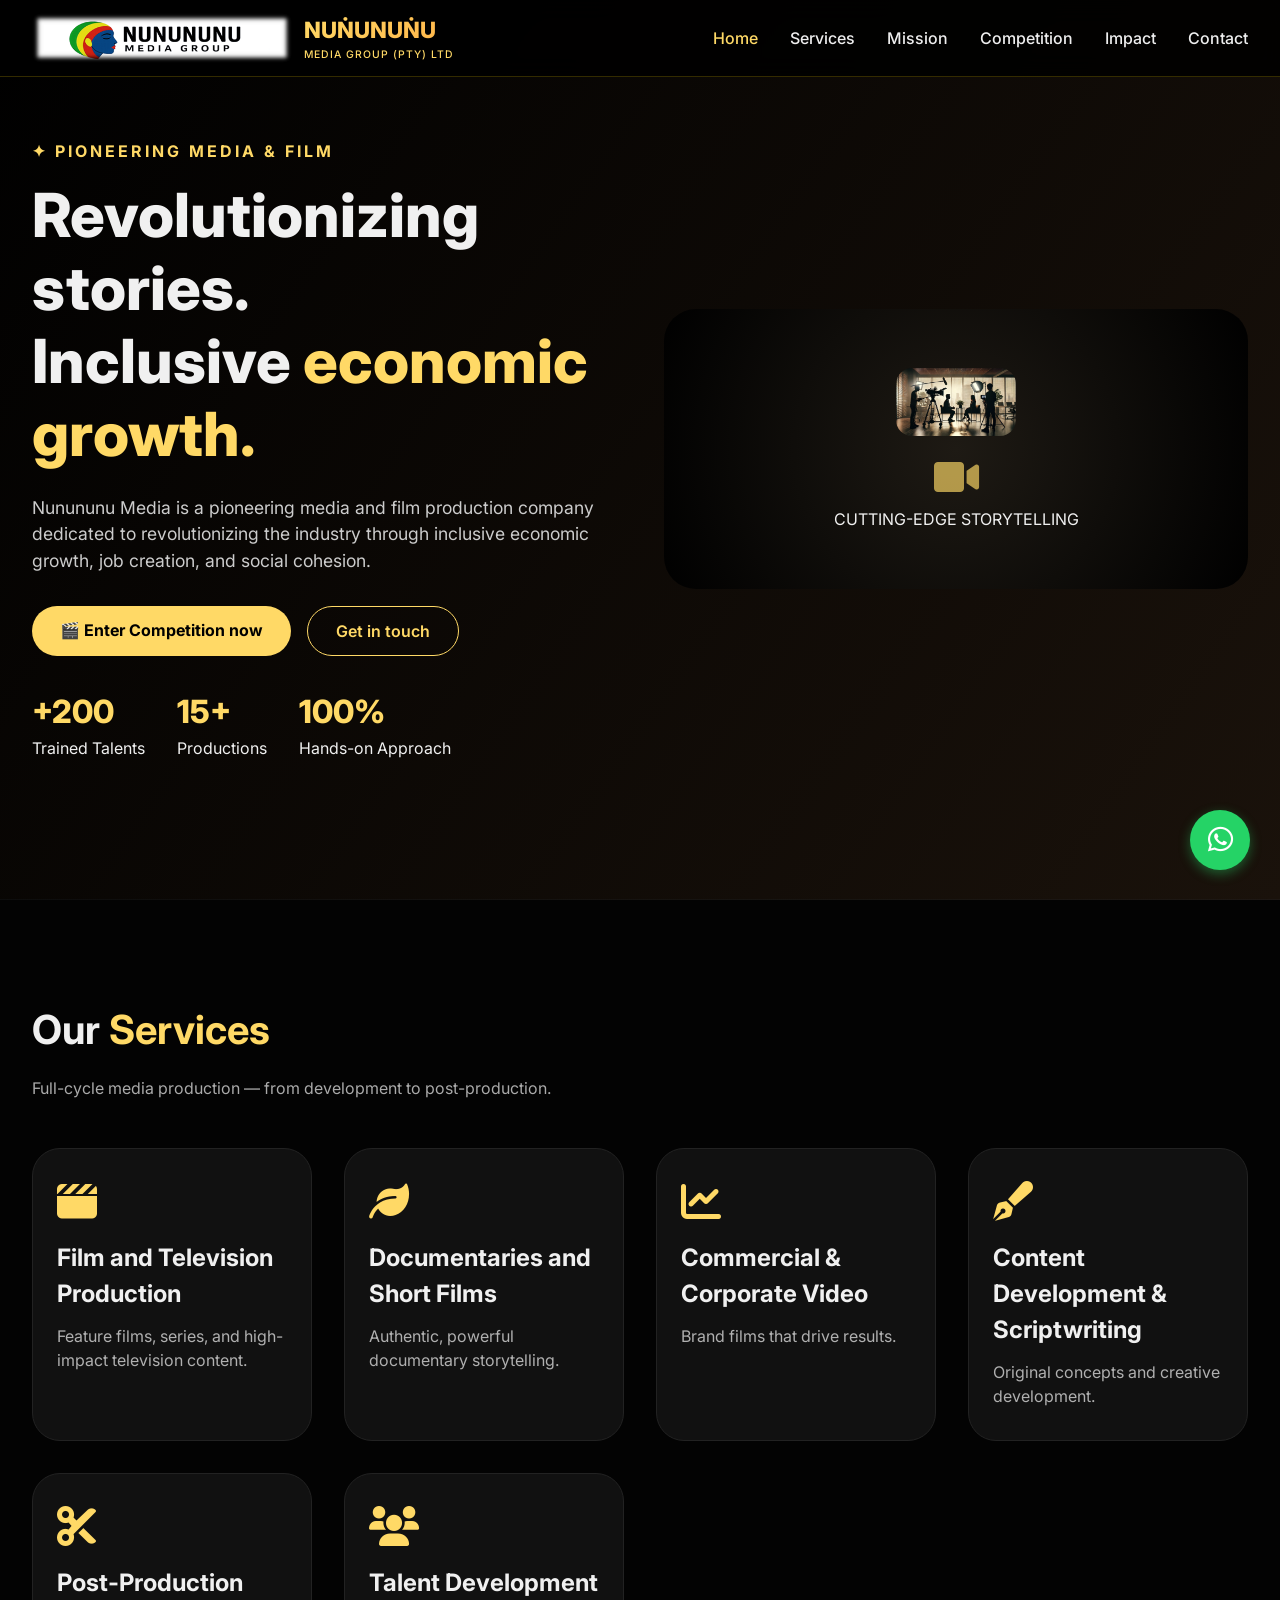
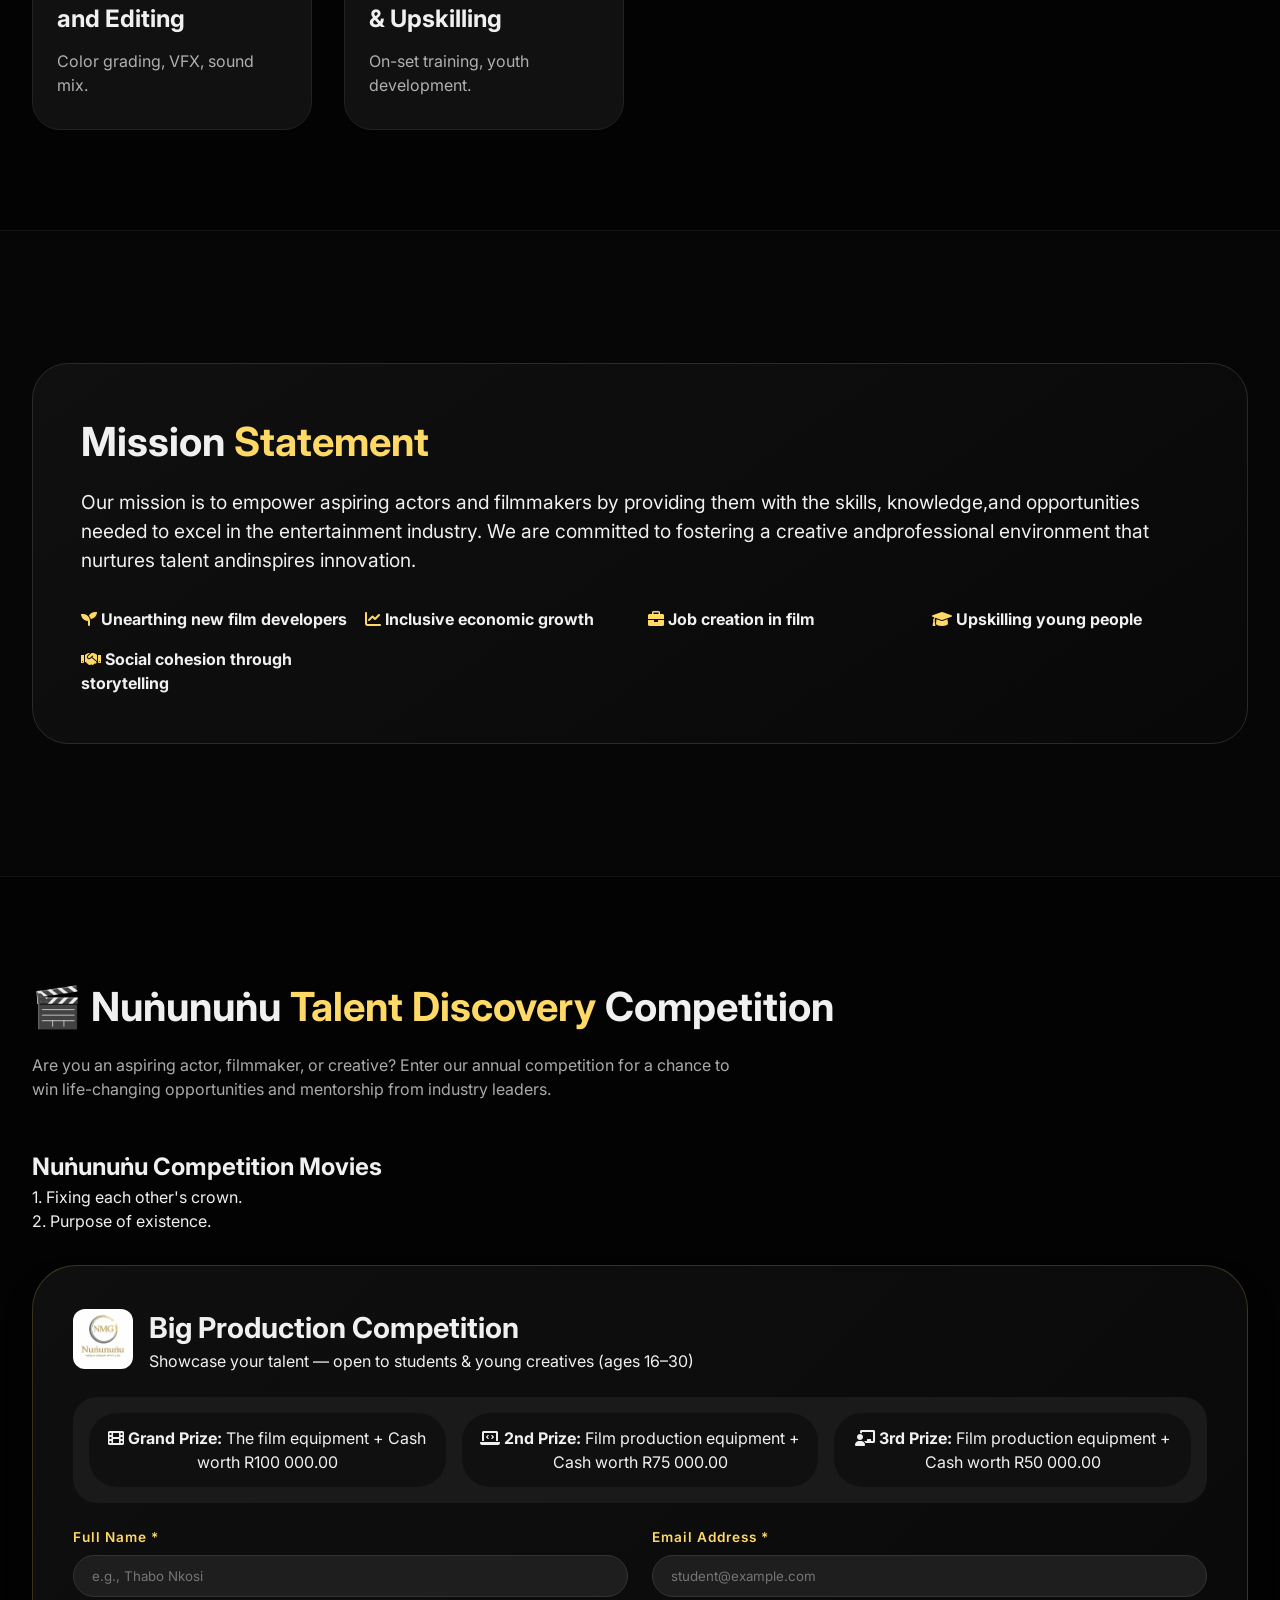
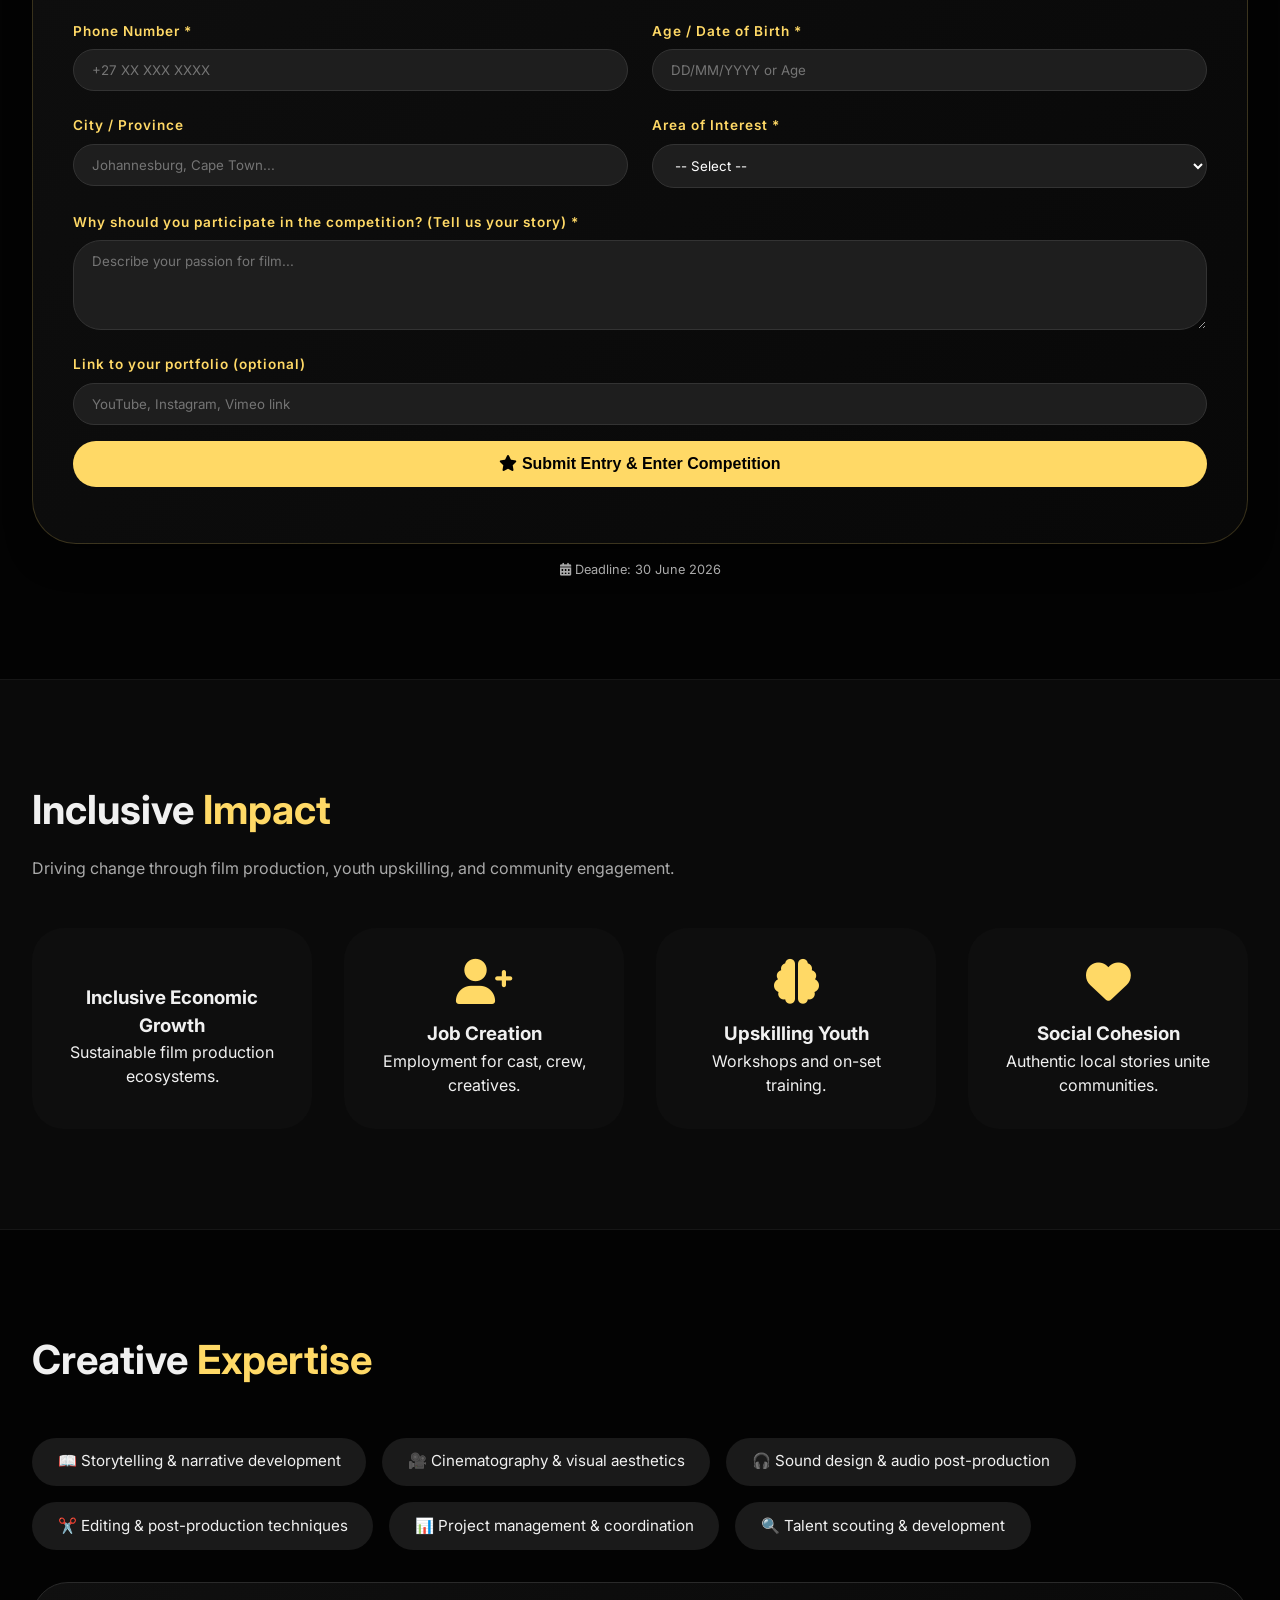
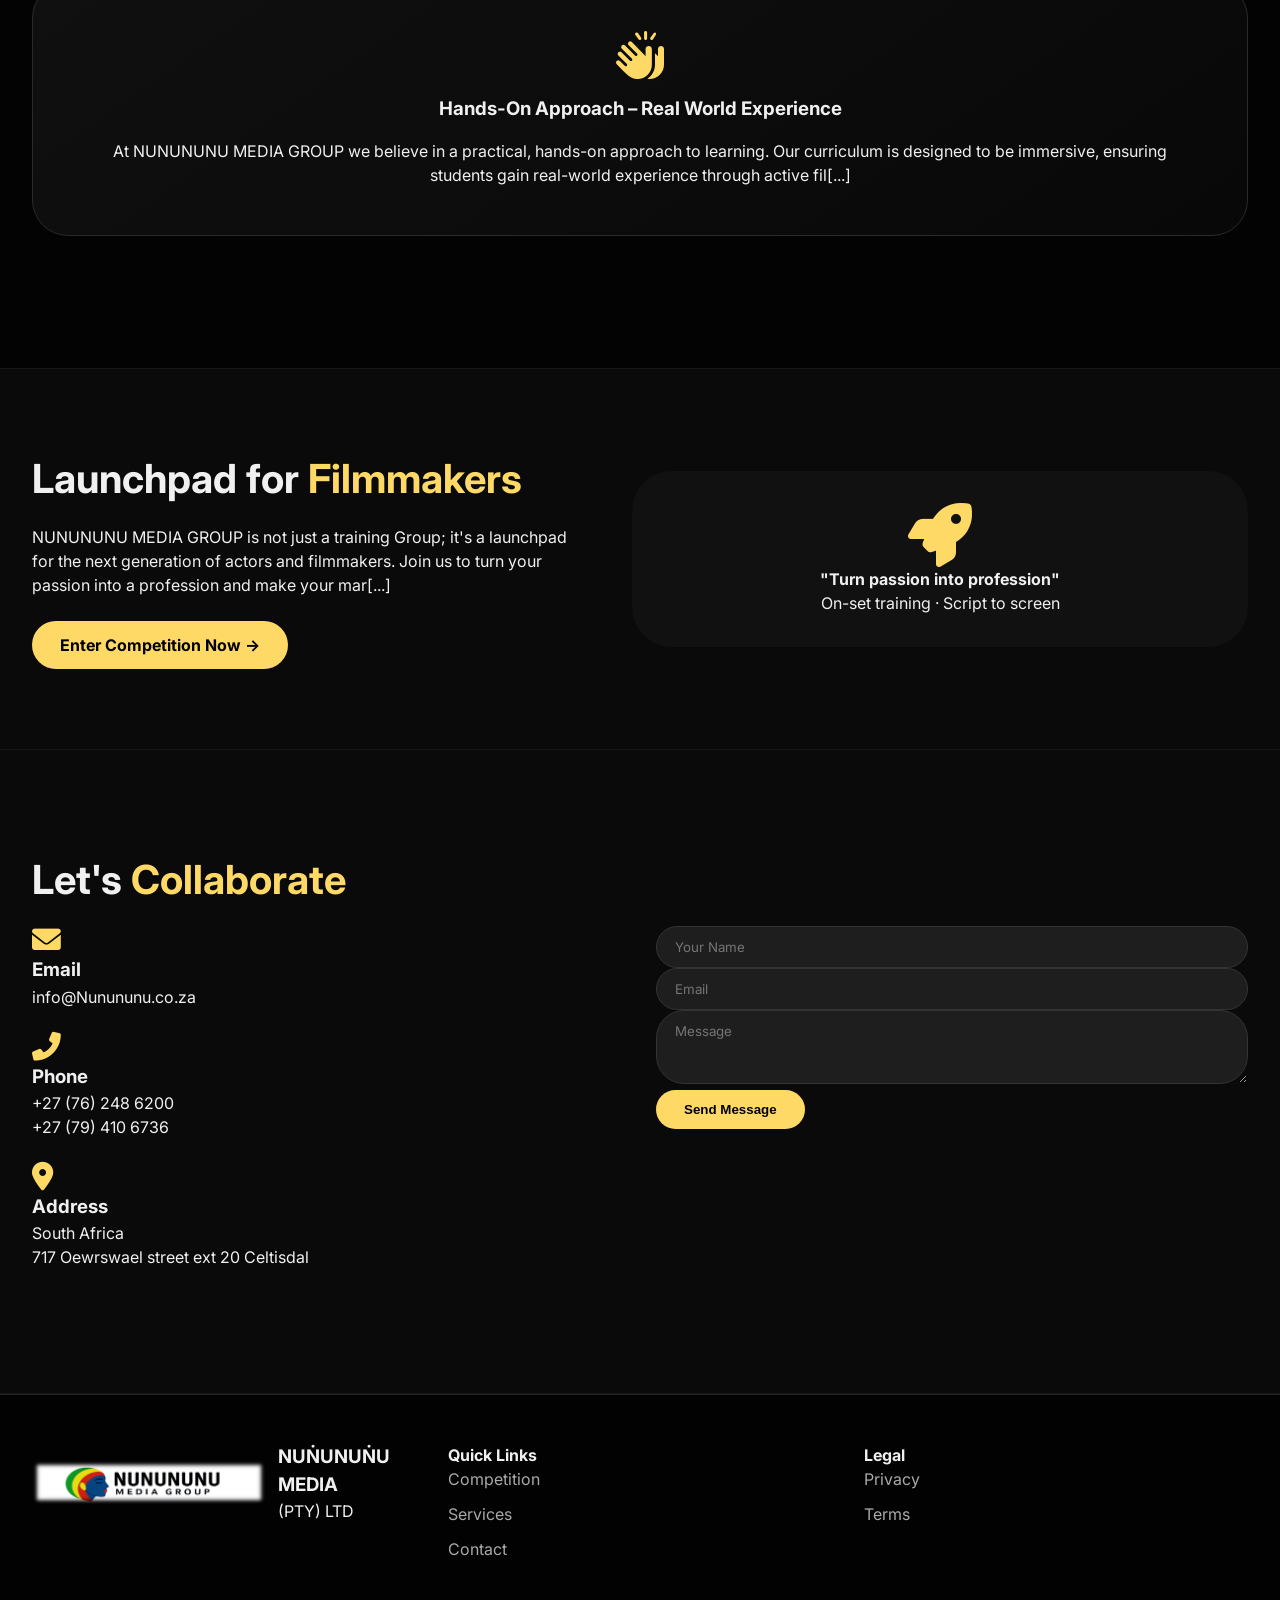
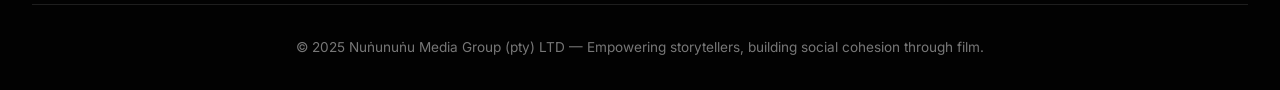
==== index.html @ d88ef54b "Update index.html" ====
<!DOCTYPE html>
<html lang="en">
<head>
  <meta name="google-site-verification" content="v-DRTEHZhd-j609H2nnuJA-AbAljez8-U8B1gLDZn0M" />
 <title>Nunununu Media Group PTY LTD</title>

<meta name="description" content="Pioneering media and film production company in South Africa.">

<meta name="keywords" content="media production, film production, Nunununu, Media group, photography, videography, Pretoria">

<meta name="author" content="Nunununu Media Group">
  <meta charset="UTF-8">
  <meta name="viewport" content="width=device-width, initial-scale=1.0, viewport-fit=cover">
  <title>Nuṅunuṅu Media Group | Film Production & Talent Competition</title>
  <!-- Google Fonts -->
  <link href="https://fonts.googleapis.com/css2?family=Inter:opsz,wght@14..32,300;14..32,400;14..32,600;14..32,700;14..32,800&display=swap" rel="stylesheet">
  <link rel="stylesheet" href="https://cdnjs.cloudflare.com/ajax/libs/font-awesome/6.0.0-beta3/css/all.min.css">
  <link rel="stylesheet" href="css/style.css">
</head>
<body>
  <!-- WhatsApp Toggle Button -->
  <a href="https://wa.me/27762486200" target="_blank" class="whatsapp-toggle" id="whatsappToggle" title="Chat with us on WhatsApp">
    <i class="fab fa-whatsapp"></i>
  </a>

  <nav class="navbar">
    <div class="nav-container">
      <div class="logo">
        <div class="logo-image">
          <img src="Picture1.png" alt="Nuṅunuṅu Media Group Logo" class="logo-img">
        </div>
        <div class="logo-text">
          <h1>NUṄUNUṄU</h1>
          <p>MEDIA GROUP (PTY) LTD</p>
        </div>
      </div>
      <div class="menu-toggle" id="mobile-menu">
        <i class="fas fa-bars"></i>
      </div>
      <ul class="nav-links" id="nav-links">
        <li><a href="#home">Home</a></li>
        <li><a href="#services">Services</a></li>
        <li><a href="#mission">Mission</a></li>
        <li><a href="#competition">Competition</a></li>
        <li><a href="#impact">Impact</a></li>
        <li><a href="#contact">Contact</a></li>
      </ul>
    </div>
  </nav>

  <!-- Hero Section -->
  <section id="home" class="hero">
    <div class="container">
      <div class="hero-content">
        <h4>✦ PIONEERING MEDIA & FILM</h4>
        <h1>Revolutionizing stories.<br>Inclusive <span class="accent-text">economic growth.</span></h1>
        <p>Nunununu Media is a pioneering media and film production company dedicated to revolutionizing the industry through inclusive economic growth, job creation, and social cohesion.</p>
        <div class="btn-group">
          <a href="#competition" class="btn-primary">🎬 Enter Competition now</a>
          <a href="#contact" class="btn-outline">Get in touch</a>
        </div>
        <div class="hero-stats">
          <div><span class="stat-number">+200</span><br>Trained Talents</div>
          <div><span class="stat-number">15+</span><br>Productions</div>
          <div><span class="stat-number">100%</span><br>Hands-on Approach</div>
        </div>
      </div>
      <div class="profile-image-placeholder">
        <div style="text-align: center;">
          <img src="production.jpg" alt="NMG Logo" style="width: 120px; height: auto; border-radius: 16px;" onerror="this.style.display='none';">
          <i class="fas fa-video" style="font-size: 2.5rem; display: block; margin-top: 15px; color: #FFD966aa;"></i>
          <p style="margin-top: 10px;">CUTTING-EDGE STORYTELLING</p>
        </div>
      </div>
    </div>
  </section>

  <!-- Services Section -->
  <section id="services">
    <div class="container">
      <h2 class="section-title">Our <span>Services</span></h2>
      <p class="section-sub">Full-cycle media production — from development to post-production.</p>
      <div class="services-grid">
        <div class="service-card"><i class="fas fa-clapperboard"></i><h3>Film and Television Production</h3><p>Feature films, series, and high-impact television content.</p></div>
        <div class="service-card"><i class="fas fa-leaf"></i><h3>Documentaries and Short Films</h3><p>Authentic, powerful documentary storytelling.</p></div>
        <div class="service-card"><i class="fas fa-chart-line"></i><h3>Commercial & Corporate Video</h3><p>Brand films that drive results.</p></div>
        <div class="service-card"><i class="fas fa-pen-fancy"></i><h3>Content Development & Scriptwriting</h3><p>Original concepts and creative development.</p></div>
        <div class="service-card"><i class="fas fa-cut"></i><h3>Post-Production and Editing</h3><p>Color grading, VFX, sound mix.</p></div>
        <div class="service-card"><i class="fas fa-users"></i><h3>Talent Development & Upskilling</h3><p>On-set training, youth development.</p></div>
      </div>
    </div>
  </section>

  <!-- Mission Statement -->
  <section id="mission" style="background: #060606;">
    <div class="container">
      <div class="immersive-box">
        <h2 class="section-title" style="margin-top: 0;">Mission <span>Statement</span></h2>
        <p style="font-size: 1.2rem; margin-bottom: 2rem;">Our mission is to empower aspiring actors and filmmakers by providing them with the skills, knowledge,and opportunities needed to excel in the entertainment industry. We are committed to fostering a creative andprofessional environment that nurtures talent andinspires innovation.
        <div class="mission-grid">
          <div><i class="fas fa-seedling accent-text"></i> <strong>Unearthing new film developers</strong></div>
          <div><i class="fas fa-chart-line accent-text"></i> <strong>Inclusive economic growth</strong></div>
          <div><i class="fas fa-briefcase accent-text"></i> <strong>Job creation in film</strong></div>
          <div><i class="fas fa-graduation-cap accent-text"></i> <strong>Upskilling young people</strong></div>
          <div><i class="fas fa-handshake accent-text"></i> <strong>Social cohesion through storytelling</strong></div>
        </div>
      </div>
    </div>
  </section>

  <!-- Competition Section -->
  <section id="competition">
    <div class="container">
      <h2 class="section-title">🎬 Nuṅunuṅu <span>Talent Discovery</span> Competition</h2>
      <p class="section-sub">Are you an aspiring actor, filmmaker, or creative? Enter our annual competition for a chance to win life-changing opportunities and mentorship from industry leaders.
      <h1> Nuṅunuṅu Competition Movies</h1>
      <p>1. Fixing each other's crown.</p>
      <p>2. Purpose of existence.</p>
      <div class="competition-card">
        <div class="competition-header">
          <img src="LOGO.jpeg" alt="NMG Logo" class="competition-logo-img" onerror="this.style.display='none';">
          <div>
            <h3 style="font-size: 1.8rem;">Big Production Competition</h3>
            <p>Showcase your talent — open to students & young creatives (ages 16–30)</p>
          </div>
        </div>
        <div class="prize-badge">
          <div class="prize-item"><i class="fas fa-film"></i> <strong>Grand Prize:</strong> The film equipment + Cash worth R100 000.00</div>
          <div class="prize-item"><i class="fas fa-laptop-code"></i> <strong>2nd Prize:</strong> Film production equipment + Cash worth R75 000.00</div>
          <div class="prize-item"><i class="fas fa-chalkboard-user"></i> <strong>3rd Prize:</strong> Film production equipment + Cash worth R50 000.00</div>
        </div>
        
        <form id="competitionForm">
          <div class="comp-form-grid">
            <div class="form-group">
              <label>Full Name *</label>
              <input type="text" id="compName" placeholder="e.g., Thabo Nkosi" required>
            </div>
            <div class="form-group">
              <label>Email Address *</label>
              <input type="email" id="compEmail" placeholder="student@example.com" required>
            </div>
            <div class="form-group">
              <label>Phone Number *</label>
              <input type="tel" id="compPhone" placeholder="+27 XX XXX XXXX" required>
            </div>
            <div class="form-group">
              <label>Age / Date of Birth *</label>
              <input type="text" id="compAge" placeholder="DD/MM/YYYY or Age" required>
            </div>
            <div class="form-group">
              <label>City / Province</label>
              <input type="text" id="compCity" placeholder="Johannesburg, Cape Town...">
            </div>
            <div class="form-group">
              <label>Area of Interest *</label>
              <select id="compInterest" required>
                <option value="">-- Select --</option>
                <option value="Acting">Acting / Performance</option>
                <option value="Filmmaking">Filmmaking / Directing</option>
                <option value="Screenwriting">Screenwriting</option>
                <option value="Cinematography">Cinematography</option>
                <option value="Editing">Editing / Post-Production</option>
              </select>
            </div>
            <div class="form-group full-width">
              <label>Why should you participate in the competition? (Tell us your story) *</label>
              <textarea id="compBio" rows="4" placeholder="Describe your passion for film..." required></textarea>
            </div>
            <div class="form-group full-width">
              <label>Link to your portfolio (optional)</label>
              <input type="text" id="compPortfolio" placeholder="YouTube, Instagram, Vimeo link">
            </div>
          </div>
          <button type="submit" class="btn-gold"><i class="fas fa-star"></i> Submit Entry & Enter Competition</button>
          <p id="compFeedback" class="form-feedback"></p>
        </form>
      </div>
      <p style="text-align: center; margin-top: 1rem; font-size: 0.8rem; color: #aaa;"><i class="fas fa-calendar-alt"></i> Deadline: 30 June 2026</p>
    </div>
  </section>

  <!-- Impact Section -->
  <section id="impact">
    <div class="container">
      <h2 class="section-title">Inclusive <span>Impact</span></h2>
      <p class="section-sub">Driving change through film production, youth upskilling, and community engagement.</p>
      <div class="impact-grid">
        <div class="impact-card"><i class="fas fa-chart-simple"></i><h3>Inclusive Economic Growth</h3><p>Sustainable film production ecosystems.</p></div>
        <div class="impact-card"><i class="fas fa-user-plus"></i><h3>Job Creation</h3><p>Employment for cast, crew, creatives.</p></div>
        <div class="impact-card"><i class="fas fa-brain"></i><h3>Upskilling Youth</h3><p>Workshops and on-set training.</p></div>
        <div class="impact-card"><i class="fas fa-heart"></i><h3>Social Cohesion</h3><p>Authentic local stories unite communities.</p></div>
      </div>
    </div>
  </section>

  <!-- Expertise Section -->
  <section id="expertise">
    <div class="container">
      <h2 class="section-title">Creative <span>Expertise</span></h2>
      <div class="expertise-list">
        <span class="expertise-item">📖 Storytelling & narrative development</span>
        <span class="expertise-item">🎥 Cinematography & visual aesthetics</span>
        <span class="expertise-item">🎧 Sound design & audio post-production</span>
        <span class="expertise-item">✂️ Editing & post-production techniques</span>
        <span class="expertise-item">📊 Project management & coordination</span>
        <span class="expertise-item">🔍 Talent scouting & development</span>
      </div>
      <div class="immersive-box text-center">
        <i class="fas fa-hands-clapping" style="font-size: 3rem; color: #FFD966;"></i>
        <h3 style="margin: 1rem 0;">Hands-On Approach – Real World Experience</h3>
        <p>At NUNUNUNU MEDIA GROUP we believe in a practical, hands-on approach to learning. Our curriculum is designed to be immersive, ensuring students gain real-world experience through active fil[...]
      </div>
    </div>
  </section>

  <!-- Launchpad -->
  <section style="background: #0a0a0a; padding: 80px 0;">
    <div class="container">
      <div class="launchpad-grid">
        <div>
          <h2 class="section-title">Launchpad for <span>Filmmakers</span></h2>
          <p>NUNUNUNU MEDIA GROUP is not just a training Group; it's a launchpad for the next generation of actors and filmmakers. Join us to turn your passion into a profession and make your mar[...]
          <a href="#competition" class="btn-primary" style="margin-top: 1.5rem; display: inline-block;">Enter Competition Now →</a>
        </div>
        <div class="launchpad-card">
          <i class="fas fa-rocket" style="font-size: 4rem; color: #FFD966;"></i>
          <p><strong>"Turn passion into profession"</strong><br>On-set training · Script to screen</p>
        </div>
      </div>
    </div>
  </section>

  <!-- Contact Section -->
  <section id="contact">
    <div class="container">
      <h2 class="section-title">Let's <span>Collaborate</span></h2>
      <div class="contact-grid">
        <div>
          <div class="contact-item"><i class="fas fa-envelope accent-text"></i> <h3>Email</h3><p>info@Nunununu.co.za</p></div>
          <div class="contact-item"><i class="fas fa-phone-alt accent-text"></i> <h3>Phone</h3><p>+27 (76) 248 6200</p><p>+27 (79) 410 6736</p></div>
          <div class="contact-item"><i class="fas fa-map-marker-alt accent-text"></i> <h3>Address</h3><p>South Africa<br>717 Oewrswael street ext
 20 Celtisdal</p></div>
        </div>
        <div>
          <form id="contactForm">
            <input type="text" placeholder="Your Name" id="contactName" class="form-input">
            <input type="email" placeholder="Email" id="contactEmail" class="form-input">
            <textarea placeholder="Message" rows="3" id="contactMsg" class="form-input"></textarea>
            <button type="submit" class="btn-primary">Send Message</button>
            <p id="contactFeedback" class="form-feedback"></p>
          </form>
        </div>
      </div>
    </div>
  </section>

  <footer>
    <div class="container">
      <div class="footer-grid">
        <div class="footer-logo">
          <img src="Picture1.png" alt="NMG Logo" class="footer-logo-img">
          <div><h3>NUṄUNUṄU MEDIA</h3><p>(PTY) LTD</p></div>
        </div>
        <div><h4>Quick Links</h4>
          <ul>
            <li><a href="#competition">Competition</a></li>
            <li><a href="#services">Services</a></li>
            <li><a href="#contact">Contact</a></li>
          </ul>
        </div>
        <div><h4>Legal</h4>
          <ul>
            <li><a href="#">Privacy</a></li>
            <li><a href="#">Terms</a></li>
          </ul>
        </div>
      </div>
      <div class="copyright">© 2025 Nuṅunuṅu Media Group (pty) LTD — Empowering storytellers, building social cohesion through film.</div>
    </div>
  </footer>

  <script src="js/script.js"></script>
</body>
</html>
---- css/style.css ----
* {
  margin: 0;
  padding: 0;
  box-sizing: border-box;
}

body {
  font-family: 'Inter', sans-serif;
  background-color: #0a0a0a;
  color: #f0f0f0;
  scroll-behavior: smooth;
  line-height: 1.5;
}

.container {
  max-width: 1280px;
  margin: 0 auto;
  padding: 0 32px;
}

/* WhatsApp Toggle Button */
.whatsapp-toggle {
  position: fixed;
  bottom: 30px;
  right: 30px;
  width: 60px;
  height: 60px;
  background: #25D366;
  border-radius: 50%;
  display: flex;
  align-items: center;
  justify-content: center;
  color: white;
  font-size: 1.8rem;
  cursor: pointer;
  z-index: 999;
  box-shadow: 0 4px 12px rgba(37, 211, 102, 0.4);
  transition: all 0.3s ease;
  text-decoration: none;
}

.whatsapp-toggle:hover {
  background: #20ba5b;
  transform: scale(1.1);
  box-shadow: 0 6px 20px rgba(37, 211, 102, 0.6);
}

.whatsapp-toggle:active {
  transform: scale(0.95);
}

@media (max-width: 768px) {
  .whatsapp-toggle {
    bottom: 20px;
    right: 20px;
    width: 50px;
    height: 50px;
    font-size: 1.5rem;
  }
}

/* Navigation */
.navbar {
  background: #000000dd;
  backdrop-filter: blur(12px);
  position: fixed;
  width: 100%;
  top: 0;
  z-index: 1000;
  border-bottom: 1px solid rgba(255, 215, 0, 0.2);
}

.nav-container {
  display: flex;
  justify-content: space-between;
  align-items: center;
  padding: 0.8rem 2rem;
  max-width: 1400px;
  margin: 0 auto;
}

.logo {
  display: flex;
  align-items: center;
  gap: 12px;
}

.logo-image {
  display: flex;
  align-items: center;
  justify-content: center;
  height: 50px;
}

.logo-img {
  height: 50px;
  width: auto;
  object-fit: contain;
  border-radius: 8px;
}

.logo-text h1 {
  font-size: 1.4rem;
  font-weight: 800;
  background: linear-gradient(135deg, #FFD966, #FFB347);
  -webkit-background-clip: text;
  background-clip: text;
  color: transparent;
}

.logo-text p {
  font-size: 0.65rem;
  letter-spacing: 1px;
  color: #FFD966;
  font-weight: 500;
}

.nav-links {
  display: flex;
  gap: 2rem;
  list-style: none;
}

.nav-links a {
  color: #eee;
  text-decoration: none;
  font-weight: 500;
  transition: 0.2s;
}

.nav-links a:hover {
  color: #FFD966;
}

.menu-toggle {
  display: none;
  font-size: 1.8rem;
  color: #FFD966;
  cursor: pointer;
}

/* Hero Section */
.hero {
  min-height: 100vh;
  background: linear-gradient(125deg, #000000 0%, #1a120b 100%);
  display: flex;
  align-items: center;
}

.hero .container {
  display: grid;
  grid-template-columns: 1fr 1fr;
  gap: 3rem;
  align-items: center;
}

.hero-content h4 {
  color: #FFD966;
  letter-spacing: 3px;
  margin-bottom: 1rem;
}

.hero-content h1 {
  font-size: 3.8rem;
  font-weight: 800;
  line-height: 1.2;
  margin-bottom: 1.5rem;
}

.hero-content p {
  font-size: 1.1rem;
  color: #ccc;
  margin-bottom: 2rem;
}

.btn-group {
  display: flex;
  gap: 1rem;
  flex-wrap: wrap;
}

.btn-primary {
  background: #FFD966;
  color: #000;
  padding: 12px 28px;
  border-radius: 40px;
  font-weight: 700;
  text-decoration: none;
  transition: 0.2s;
  border: none;
  cursor: pointer;
  display: inline-block;
}

.btn-primary:hover {
  background: #ffc53d;
  transform: translateY(-2px);
}

.btn-outline {
  border: 1.5px solid #FFD966;
  padding: 12px 28px;
  border-radius: 40px;
  color: #FFD966;
  font-weight: 600;
  text-decoration: none;
  transition: 0.2s;
  background: transparent;
}

.btn-outline:hover {
  background: #FFD96620;
  transform: translateY(-2px);
}

.hero-stats {
  display: flex;
  gap: 2rem;
  margin-top: 2rem;
}

.stat-number {
  font-size: 2rem;
  font-weight: 800;
  color: #FFD966;
}

section {
  padding: 100px 0;
  border-bottom: 1px solid rgba(255, 255, 255, 0.05);
}

.section-title {
  font-size: 2.5rem;
  font-weight: 700;
  margin-bottom: 1rem;
  display: inline-block;
}

.section-title span {
  color: #FFD966;
}

.section-sub {
  color: #aaa;
  margin-bottom: 3rem;
  max-width: 700px;
}

.accent-text {
  color: #FFD966;
}

/* Services Section */
#services {
  background-image: url('../Film%20.jpeg');
  background-size: cover;
  background-position: center;
  background-attachment: fixed;
  position: relative;
}

#services::before {
  content: '';
  position: absolute;
  top: 0;
  left: 0;
  right: 0;
  bottom: 0;
  background: rgba(0, 0, 0, 0.75);
  z-index: 1;
}

#services > .container {
  position: relative;
  z-index: 2;
}

/* Services Grid */
.services-grid {
  display: grid;
  grid-template-columns: repeat(auto-fit, minmax(280px, 1fr));
  gap: 2rem;
  margin-top: 2rem;
}

.service-card {
  background: #111111;
  padding: 2rem 1.5rem;
  border-radius: 28px;
  transition: 0.25s ease;
  border: 1px solid #222;
}

.service-card i {
  font-size: 2.5rem;
  color: #FFD966;
  margin-bottom: 1.2rem;
}

.service-card h3 {
  font-size: 1.5rem;
  margin-bottom: 0.75rem;
}

.service-card p {
  color: #b0b0b0;
}

.service-card:hover {
  transform: translateY(-6px);
  border-color: #FFD96660;
  background: #161616;
}

/* Mission Grid */
.mission-grid {
  display: grid;
  grid-template-columns: repeat(auto-fit, minmax(220px, 1fr));
  gap: 1rem;
}

/* Immersive Box */
.immersive-box {
  background: linear-gradient(145deg, #101010, #080808);
  border-radius: 36px;
  padding: 3rem;
  margin: 2rem 0;
  border: 1px solid #2a2a2a;
}

.profile-image-placeholder {
  display: flex;
  justify-content: center;
  align-items: center;
  background: radial-gradient(circle, #1e1a14, #000);
  border-radius: 32px;
  padding: 1.5rem;
  min-height: 280px;
}

/* Competition Section */
#competition {
  background-image: url('../guide-to-broadcast-terminology.jpg');
  background-size: cover;
  background-position: center;
  background-attachment: fixed;
  position: relative;
}

#competition::before {
  content: '';
  position: absolute;
  top: 0;
  left: 0;
  right: 0;
  bottom: 0;
  background: rgba(0, 0, 0, 0.75);
  z-index: 1;
}

#competition > .container {
  position: relative;
  z-index: 2;
}

.competition-card {
  background: linear-gradient(135deg, #0f0f0f, #080808);
  border-radius: 44px;
  padding: 2.5rem;
  margin-top: 2rem;
  border: 1px solid #FFD96630;
  box-shadow: 0 20px 35px -12px rgba(0,0,0,0.6);
}

.competition-header {
  display: flex;
  align-items: center;
  gap: 1rem;
  flex-wrap: wrap;
  margin-bottom: 1.5rem;
}

.competition-logo-img {
  width: 60px;
  height: auto;
  object-fit: contain;
  border-radius: 12px;
}

.prize-badge {
  background: #1a1a1a;
  border-radius: 24px;
  padding: 1rem;
  text-align: center;
  margin-bottom: 1.5rem;
  display: flex;
  justify-content: space-between;
  flex-wrap: wrap;
  gap: 1rem;
}

.prize-item {
  flex: 1;
  background: #00000060;
  padding: 0.8rem;
  border-radius: 28px;
}

.comp-form-grid {
  display: grid;
  grid-template-columns: 1fr 1fr;
  gap: 1.5rem;
}

.form-group {
  display: flex;
  flex-direction: column;
  gap: 0.5rem;
}

.form-group label {
  font-weight: 600;
  color: #FFD966;
  font-size: 0.85rem;
  letter-spacing: 1px;
}

.form-group input,
.form-group select,
.form-group textarea,
.form-input {
  background: #1e1e1e;
  border: 1px solid #333;
  border-radius: 28px;
  padding: 12px 18px;
  color: white;
  font-family: inherit;
  transition: 0.2s;
  width: 100%;
}

.form-group input:focus,
.form-group select:focus,
.form-group textarea:focus,
.form-input:focus {
  outline: none;
  border-color: #FFD966;
}

.full-width {
  grid-column: span 2;
}

.btn-gold {
  background: #FFD966;
  color: #000;
  font-weight: 800;
  padding: 14px 28px;
  border-radius: 60px;
  border: none;
  font-size: 1rem;
  cursor: pointer;
  transition: 0.2s;
  width: 100%;
  margin-top: 1rem;
}

.btn-gold:hover {
  background: #ffcd4a;
  transform: scale(1.01);
}

.form-feedback {
  margin-top: 1rem;
  text-align: center;
}

/* Impact Grid */
.impact-grid {
  display: grid;
  grid-template-columns: repeat(auto-fit, minmax(240px, 1fr));
  gap: 2rem;
  text-align: center;
}

.impact-card {
  background: #0e0e0e;
  padding: 2rem;
  border-radius: 32px;
}

.impact-card i {
  font-size: 2.8rem;
  color: #FFD966;
  margin-bottom: 1rem;
}

/* Expertise Section */
#expertise {
  background-image: url('../Blog%20image%20(2).jpg');
  background-size: cover;
  background-position: center;
  background-attachment: fixed;
  position: relative;
}

#expertise::before {
  content: '';
  position: absolute;
  top: 0;
  left: 0;
  right: 0;
  bottom: 0;
  background: rgba(0, 0, 0, 0.75);
  z-index: 1;
}

#expertise > .container {
  position: relative;
  z-index: 2;
}

/* Expertise */
.expertise-list {
  display: flex;
  flex-wrap: wrap;
  gap: 1rem;
  margin-top: 2rem;
}

.expertise-item {
  background: #1a1a1a;
  padding: 0.8rem 1.6rem;
  border-radius: 60px;
  font-size: 0.95rem;
}

/* Launchpad */
.launchpad-grid {
  display: flex;
  flex-wrap: wrap;
  align-items: center;
  gap: 3rem;
}

.launchpad-grid > div:first-child {
  flex: 1;
}

.launchpad-card {
  flex: 1;
  text-align: center;
  background: #111;
  border-radius: 40px;
  padding: 2rem;
}

/* Contact Grid */
.contact-grid {
  display: grid;
  grid-template-columns: repeat(auto-fit, minmax(260px, 1fr));
  gap: 2rem;
}

.contact-item {
  margin-bottom: 1.5rem;
}

.contact-item i {
  font-size: 1.8rem;
  margin-right: 0.5rem;
}

/* Footer */
footer {
  background: #020202;
  padding: 3rem 0 2rem;
  border-top: 1px solid #222;
}

.footer-grid {
  display: grid;
  grid-template-columns: repeat(auto-fit, minmax(200px, 1fr));
  gap: 2rem;
  margin-bottom: 2rem;
  align-items: start;
}

.footer-logo {
  display: flex;
  align-items: center;
  gap: 12px;
}

.footer-logo-img {
  height: 45px;
  width: auto;
  object-fit: contain;
  border-radius: 8px;
}

.footer-grid ul {
  list-style: none;
}

.footer-grid ul li {
  margin-bottom: 0.7rem;
}

.footer-grid ul li a {
  color: #aaa;
  text-decoration: none;
}

.footer-grid ul li a:hover {
  color: #FFD966;
}

.copyright {
  text-align: center;
  padding-top: 2rem;
  border-top: 1px solid #1e1e1e;
  color: #777;
  font-size: 0.85rem;
}

.text-center {
  text-align: center;
}

/* Responsive */
@media (max-width: 900px) {
  .hero .container {
    grid-template-columns: 1fr;
    text-align: center;
  }
  
  .btn-group {
    justify-content: center;
  }
  
  .hero-stats {
    justify-content: center;
  }
  
  .nav-links {
    position: fixed;
    top: 70px;
    left: -100%;
    flex-direction: column;
    background: #000000ee;
    backdrop-filter: blur(20px);
    width: 100%;
    text-align: center;
    padding: 2rem;
    transition: 0.3s;
    gap: 1.5rem;
  }
  
  .nav-links.active {
    left: 0;
  }
  
  .menu-toggle {
    display: block;
  }
  
  .comp-form-grid {
    grid-template-columns: 1fr;
  }
  
  .full-width {
    grid-column: span 1;
  }
  
  .section-title {
    font-size: 2rem;
  }
  
  .hero-content h1 {
    font-size: 2.5rem;
  }

  .logo-image {
    height: 40px;
  }

  .logo-img {
    height: 40px;
  }

  .footer-logo-img {
    height: 35px;
  }

  .competition-logo-img {
    width: 50px;
  }

  #competition {
    background-attachment: scroll;
  }

  #expertise {
    background-attachment: scroll;
  }

  #services {
    background-attachment: scroll;
  }
}

@media (max-width: 550px) {
  .container {
    padding: 0 20px;
  }
  
  .immersive-box {
    padding: 1.5rem;
  }
}
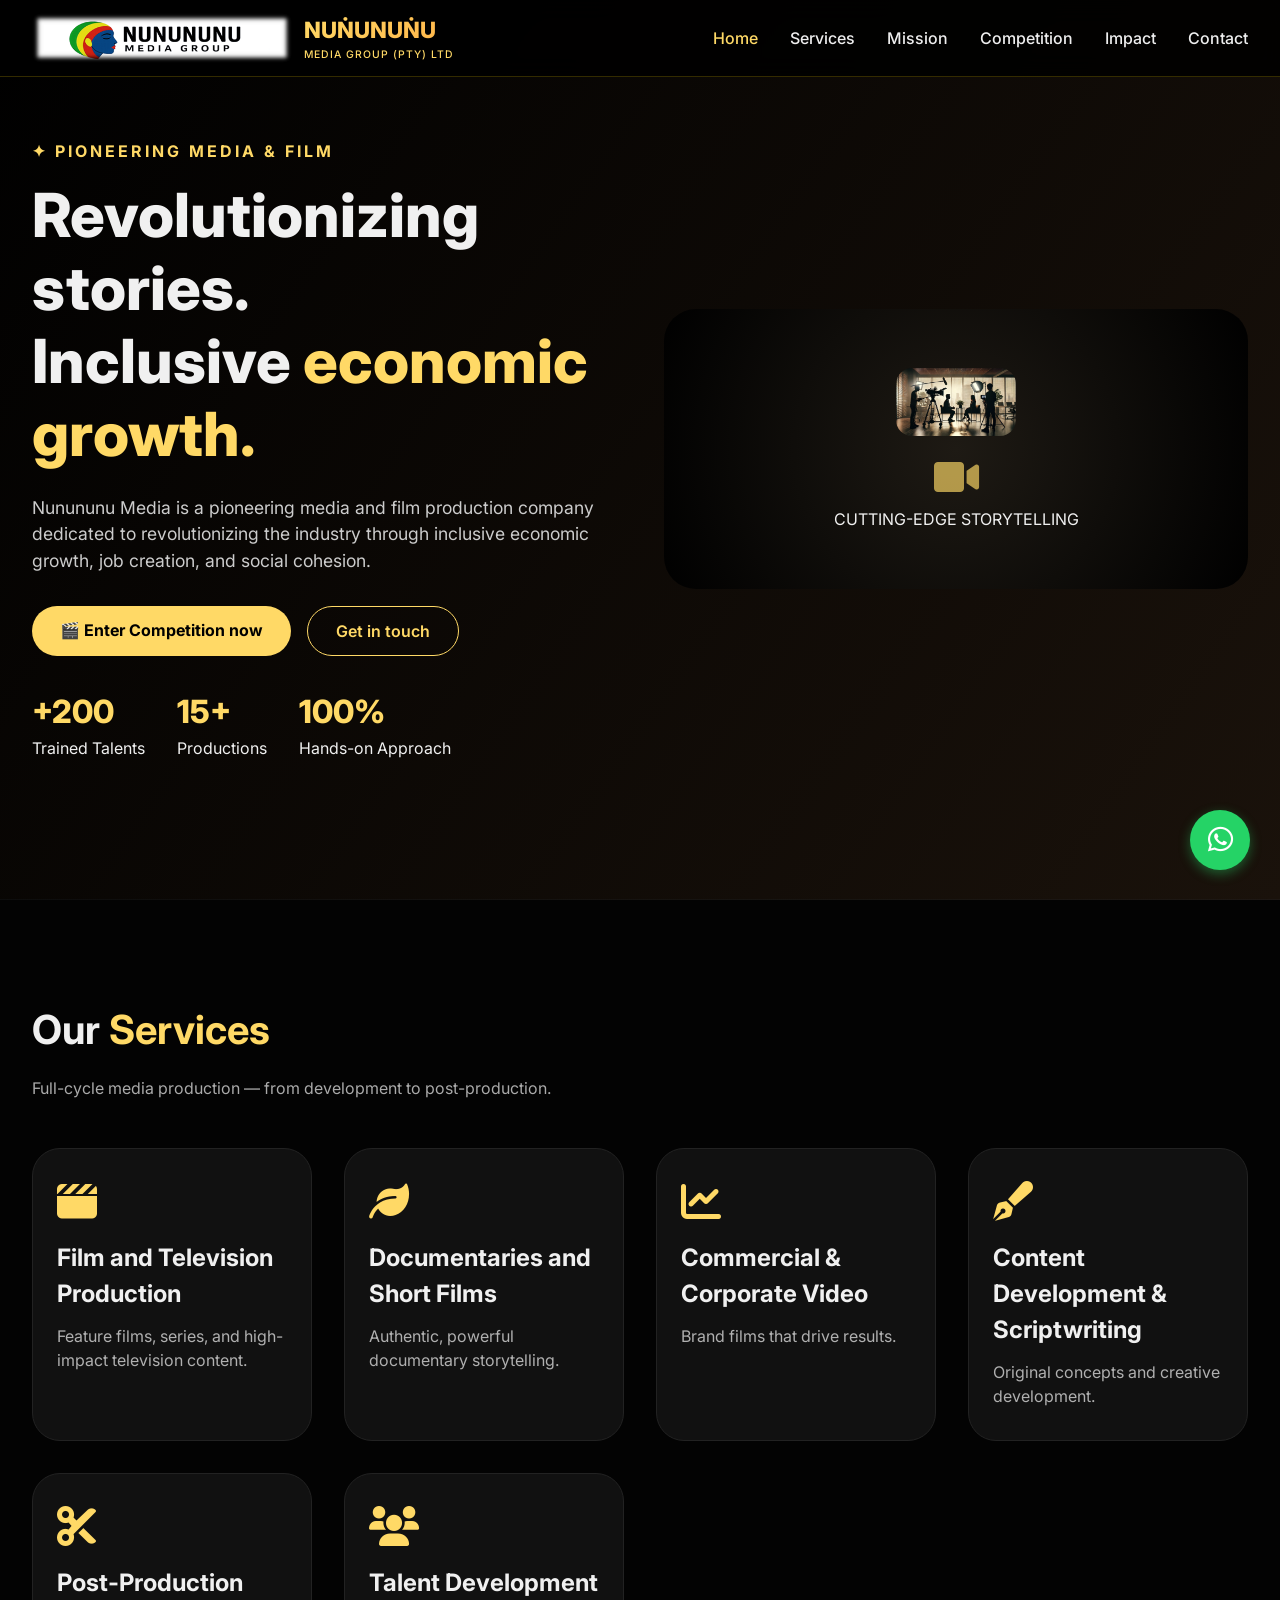
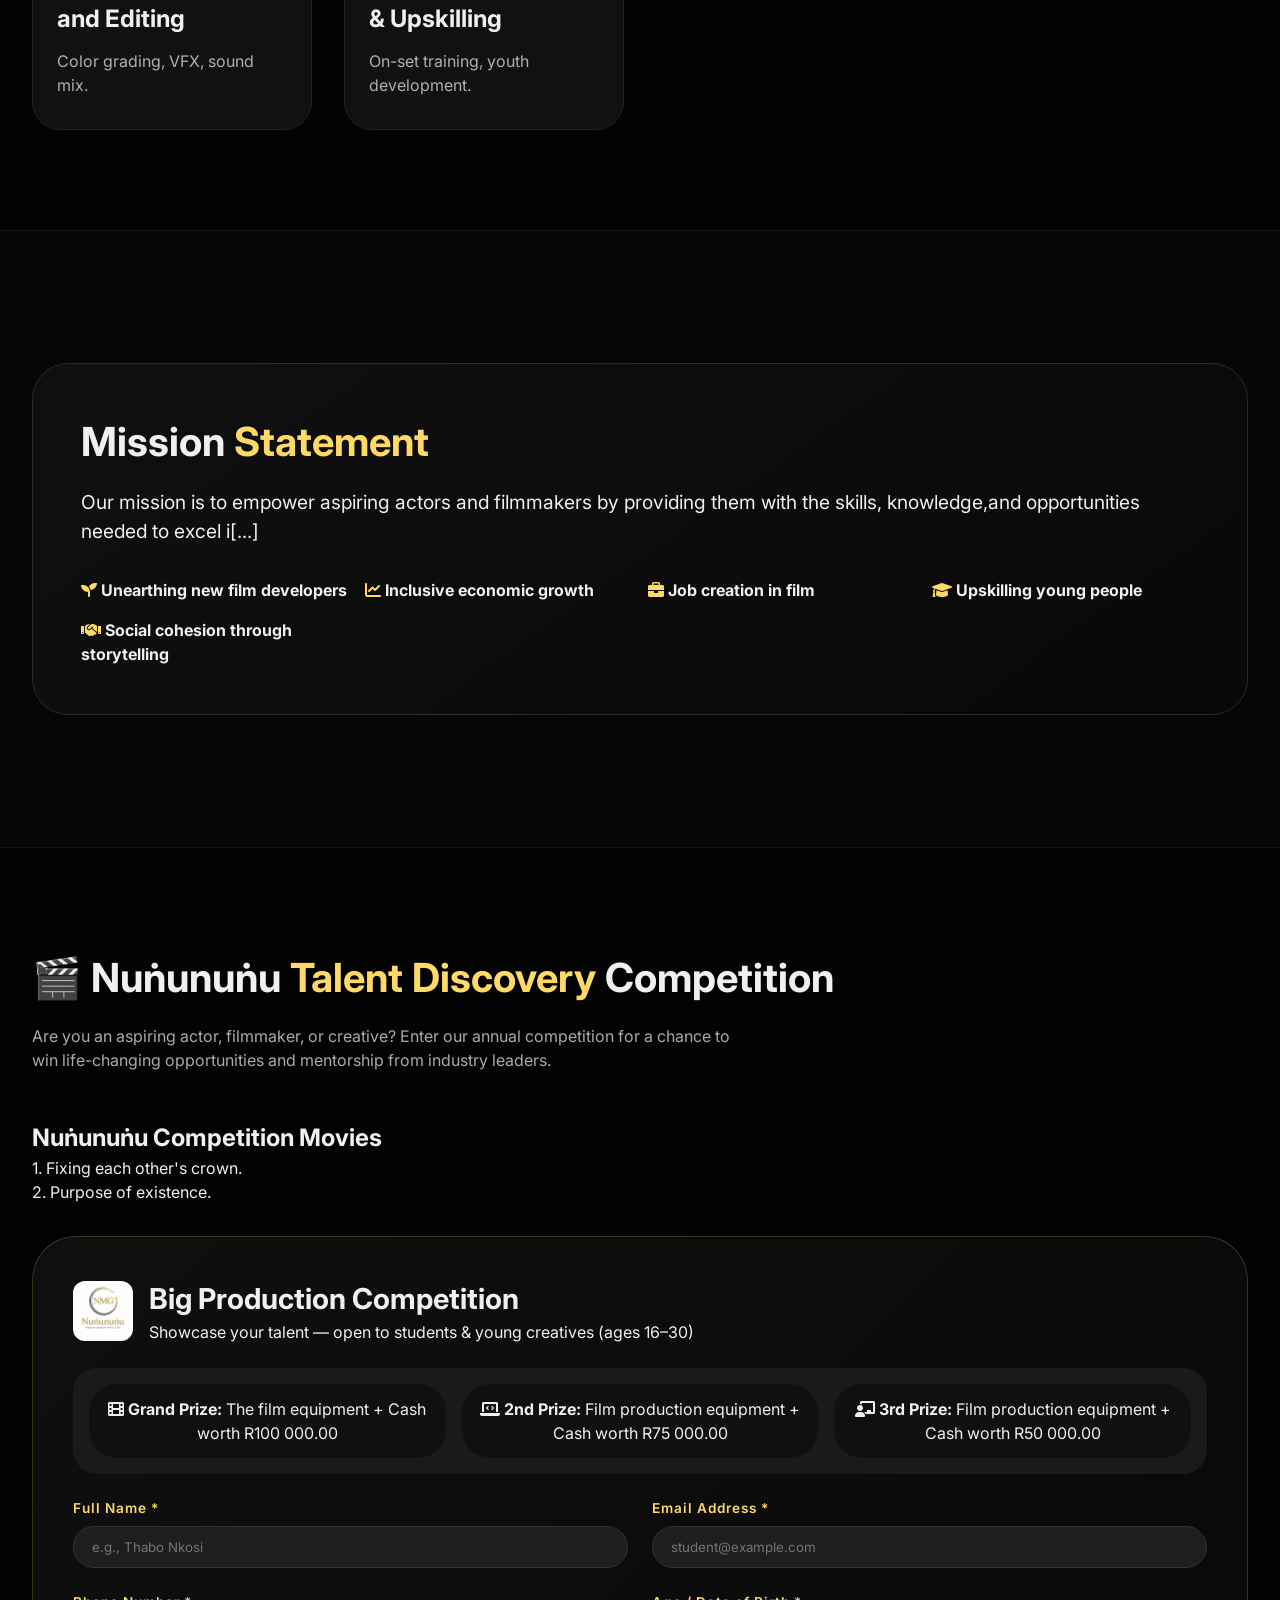
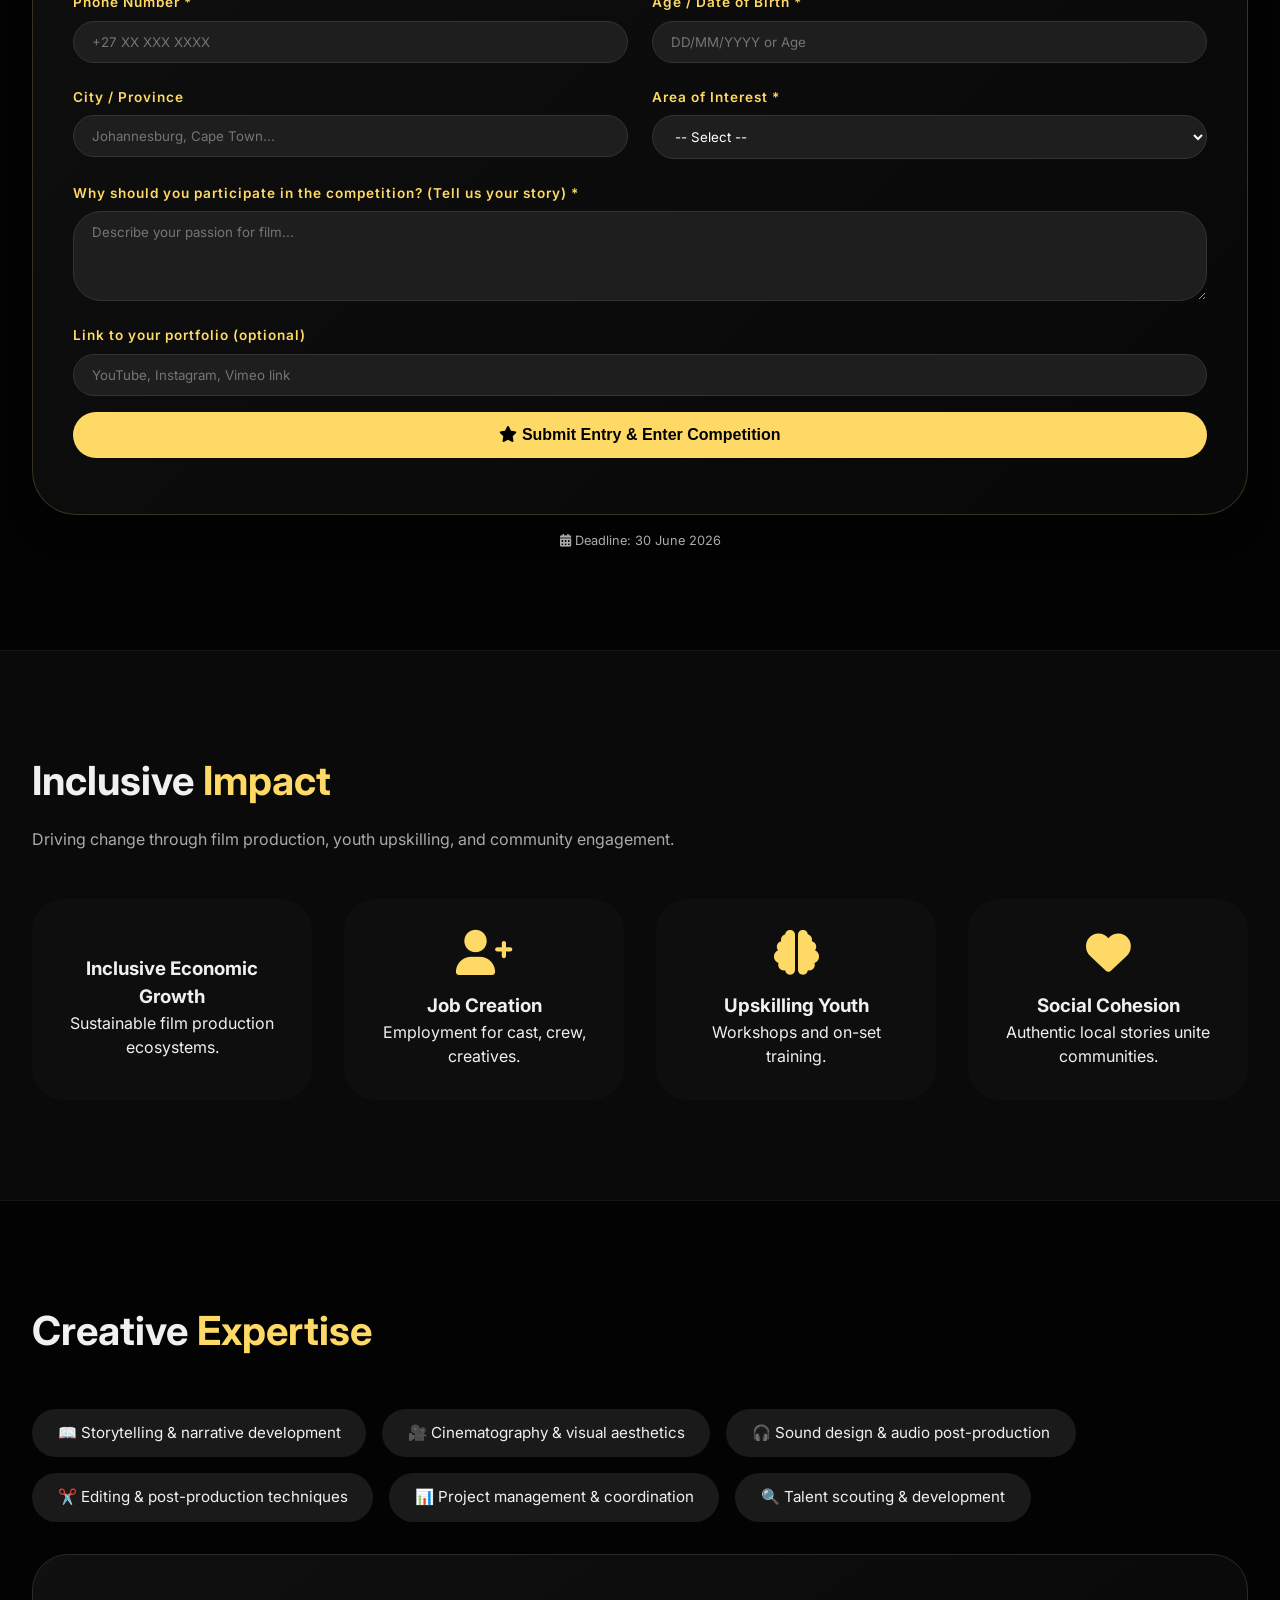
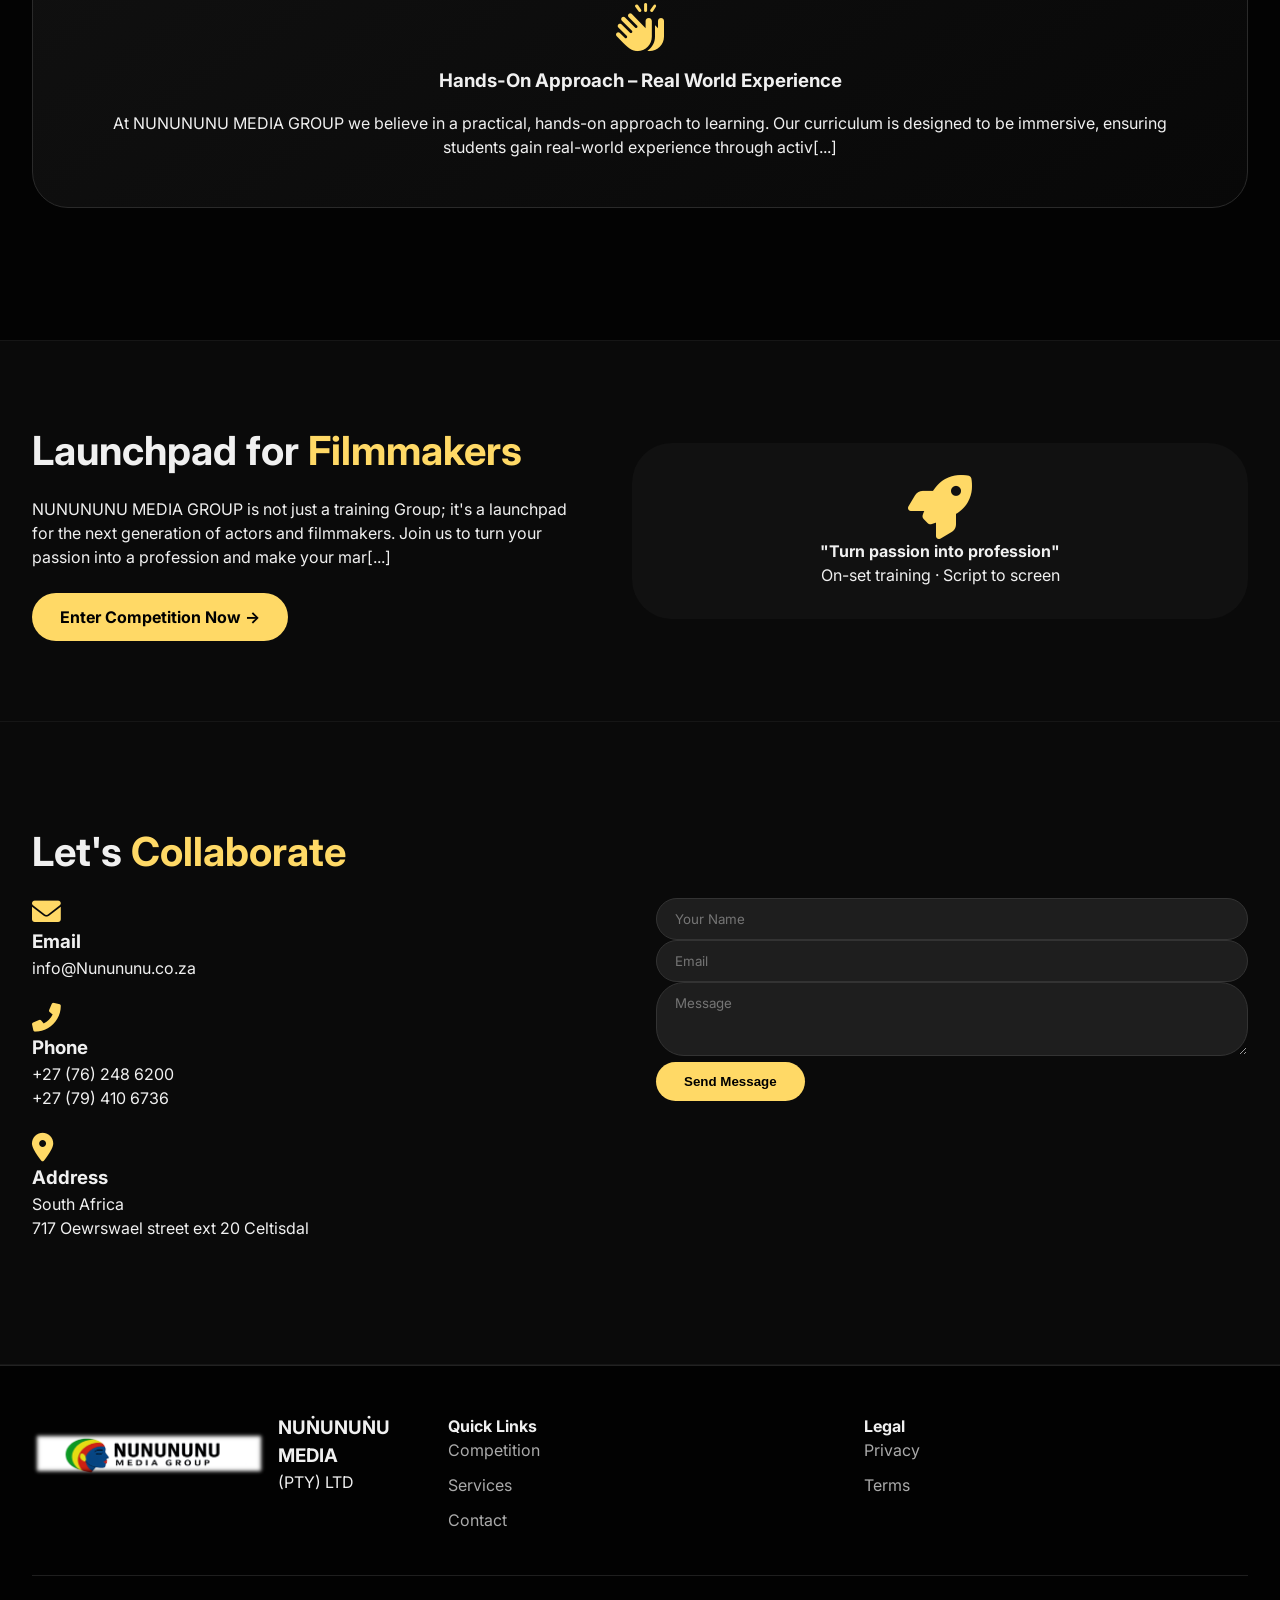
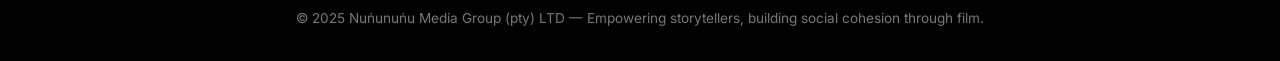
==== commit a05ff3e5: "Integrate Formspree email service for competition and contact forms" ====
--- a/index.html
+++ b/index.html
@@ -96,7 +96,7 @@
     <div class="container">
       <div class="immersive-box">
         <h2 class="section-title" style="margin-top: 0;">Mission <span>Statement</span></h2>
-        <p style="font-size: 1.2rem; margin-bottom: 2rem;">Our mission is to empower aspiring actors and filmmakers by providing them with the skills, knowledge,and opportunities needed to excel in the entertainment industry. We are committed to fostering a creative andprofessional environment that nurtures talent andinspires innovation.
+        <p style="font-size: 1.2rem; margin-bottom: 2rem;">Our mission is to empower aspiring actors and filmmakers by providing them with the skills, knowledge,and opportunities needed to excel i[...]
         <div class="mission-grid">
           <div><i class="fas fa-seedling accent-text"></i> <strong>Unearthing new film developers</strong></div>
           <div><i class="fas fa-chart-line accent-text"></i> <strong>Inclusive economic growth</strong></div>
@@ -130,31 +130,31 @@
           <div class="prize-item"><i class="fas fa-chalkboard-user"></i> <strong>3rd Prize:</strong> Film production equipment + Cash worth R50 000.00</div>
         </div>
         
-        <form id="competitionForm">
+        <form id="competitionForm" action="https://formspree.io/f/xkoabpow" method="POST">
           <div class="comp-form-grid">
             <div class="form-group">
               <label>Full Name *</label>
-              <input type="text" id="compName" placeholder="e.g., Thabo Nkosi" required>
+              <input type="text" name="name" id="compName" placeholder="e.g., Thabo Nkosi" required>
             </div>
             <div class="form-group">
               <label>Email Address *</label>
-              <input type="email" id="compEmail" placeholder="student@example.com" required>
+              <input type="email" name="email" id="compEmail" placeholder="student@example.com" required>
             </div>
             <div class="form-group">
               <label>Phone Number *</label>
-              <input type="tel" id="compPhone" placeholder="+27 XX XXX XXXX" required>
+              <input type="tel" name="phone" id="compPhone" placeholder="+27 XX XXX XXXX" required>
             </div>
             <div class="form-group">
               <label>Age / Date of Birth *</label>
-              <input type="text" id="compAge" placeholder="DD/MM/YYYY or Age" required>
+              <input type="text" name="age" id="compAge" placeholder="DD/MM/YYYY or Age" required>
             </div>
             <div class="form-group">
               <label>City / Province</label>
-              <input type="text" id="compCity" placeholder="Johannesburg, Cape Town...">
+              <input type="text" name="city" id="compCity" placeholder="Johannesburg, Cape Town...">
             </div>
             <div class="form-group">
               <label>Area of Interest *</label>
-              <select id="compInterest" required>
+              <select name="interest" id="compInterest" required>
                 <option value="">-- Select --</option>
                 <option value="Acting">Acting / Performance</option>
                 <option value="Filmmaking">Filmmaking / Directing</option>
@@ -165,11 +165,11 @@
             </div>
             <div class="form-group full-width">
               <label>Why should you participate in the competition? (Tell us your story) *</label>
-              <textarea id="compBio" rows="4" placeholder="Describe your passion for film..." required></textarea>
+              <textarea name="story" id="compBio" rows="4" placeholder="Describe your passion for film..." required></textarea>
             </div>
             <div class="form-group full-width">
               <label>Link to your portfolio (optional)</label>
-              <input type="text" id="compPortfolio" placeholder="YouTube, Instagram, Vimeo link">
+              <input type="text" name="portfolio" id="compPortfolio" placeholder="YouTube, Instagram, Vimeo link">
             </div>
           </div>
           <button type="submit" class="btn-gold"><i class="fas fa-star"></i> Submit Entry & Enter Competition</button>
@@ -209,7 +209,7 @@
       <div class="immersive-box text-center">
         <i class="fas fa-hands-clapping" style="font-size: 3rem; color: #FFD966;"></i>
         <h3 style="margin: 1rem 0;">Hands-On Approach – Real World Experience</h3>
-        <p>At NUNUNUNU MEDIA GROUP we believe in a practical, hands-on approach to learning. Our curriculum is designed to be immersive, ensuring students gain real-world experience through active fil[...]
+        <p>At NUNUNUNU MEDIA GROUP we believe in a practical, hands-on approach to learning. Our curriculum is designed to be immersive, ensuring students gain real-world experience through activ[...]
       </div>
     </div>
   </section>
@@ -243,10 +243,10 @@
  20 Celtisdal</p></div>
         </div>
         <div>
-          <form id="contactForm">
-            <input type="text" placeholder="Your Name" id="contactName" class="form-input">
-            <input type="email" placeholder="Email" id="contactEmail" class="form-input">
-            <textarea placeholder="Message" rows="3" id="contactMsg" class="form-input"></textarea>
+          <form id="contactForm" action="https://formspree.io/f/xkoabpow" method="POST">
+            <input type="text" name="name" placeholder="Your Name" id="contactName" class="form-input" required>
+            <input type="email" name="email" placeholder="Email" id="contactEmail" class="form-input" required>
+            <textarea name="message" placeholder="Message" rows="3" id="contactMsg" class="form-input" required></textarea>
             <button type="submit" class="btn-primary">Send Message</button>
             <p id="contactFeedback" class="form-feedback"></p>
           </form>
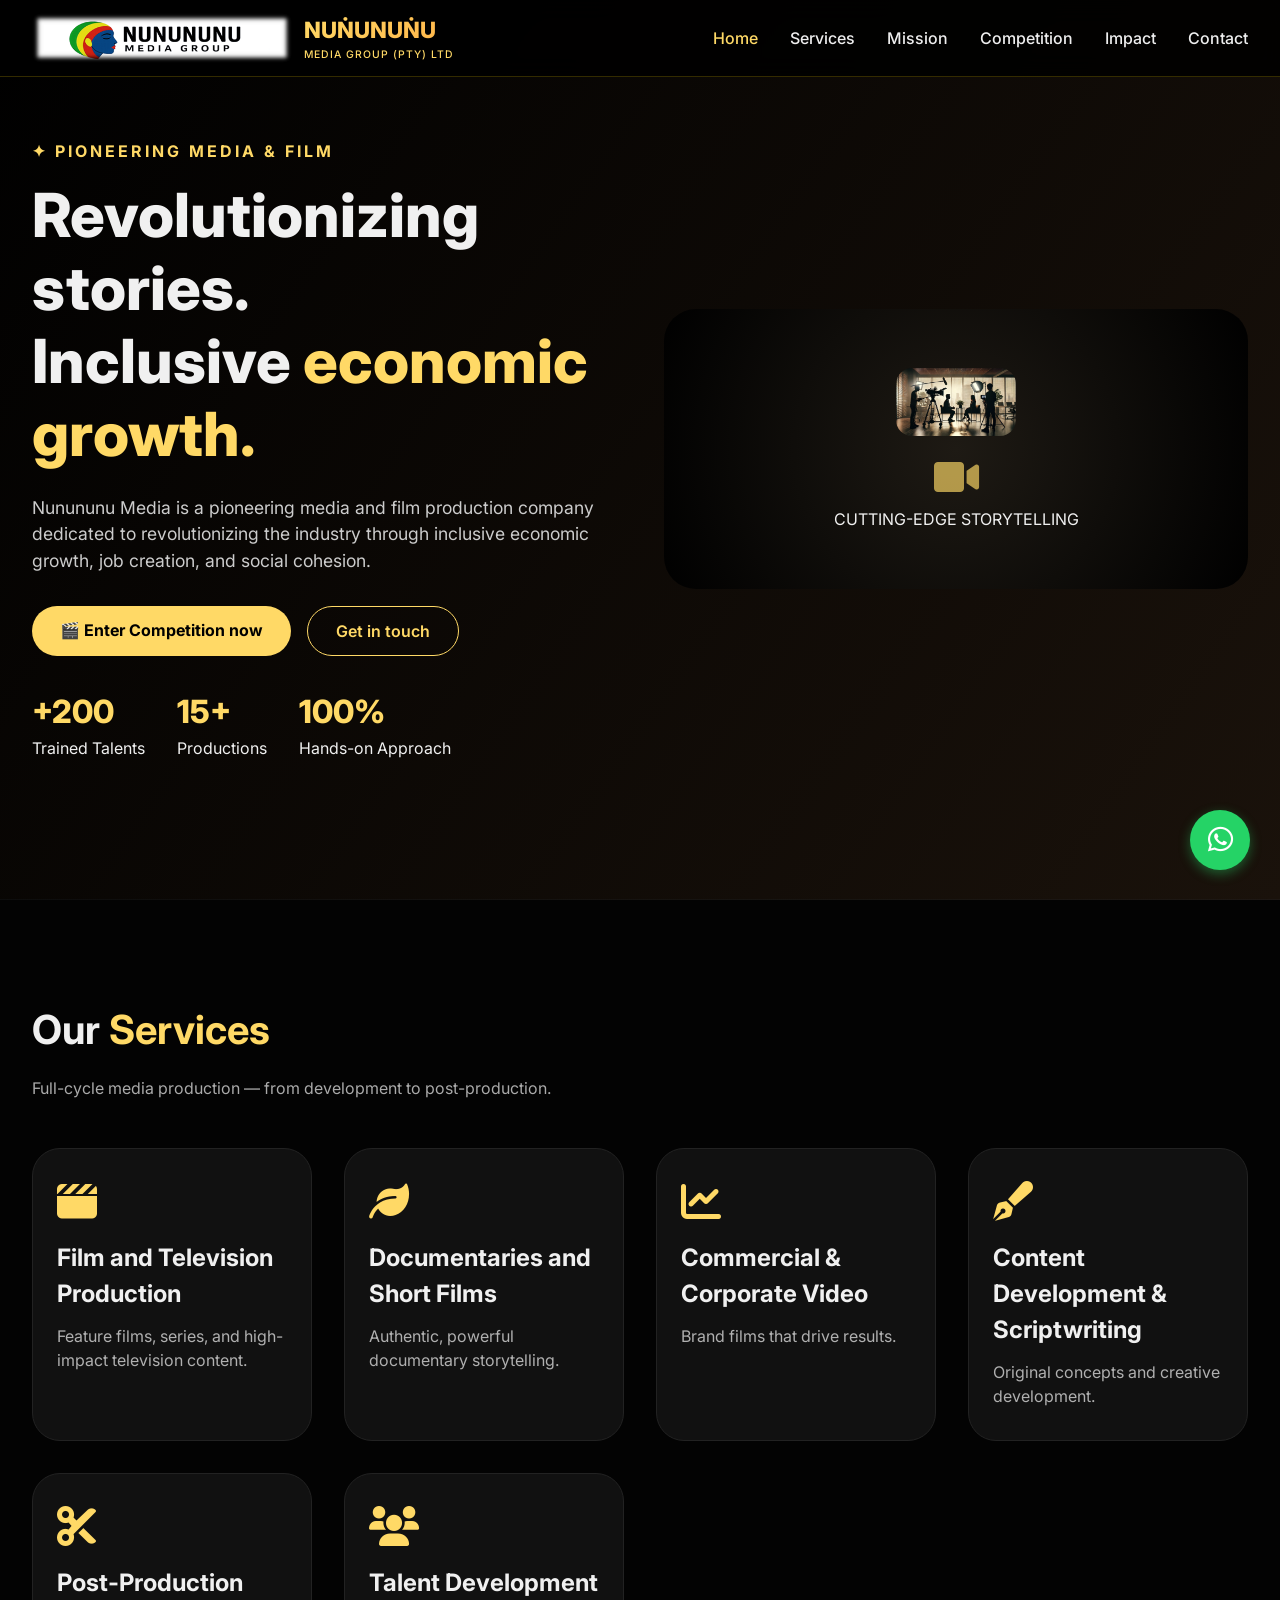
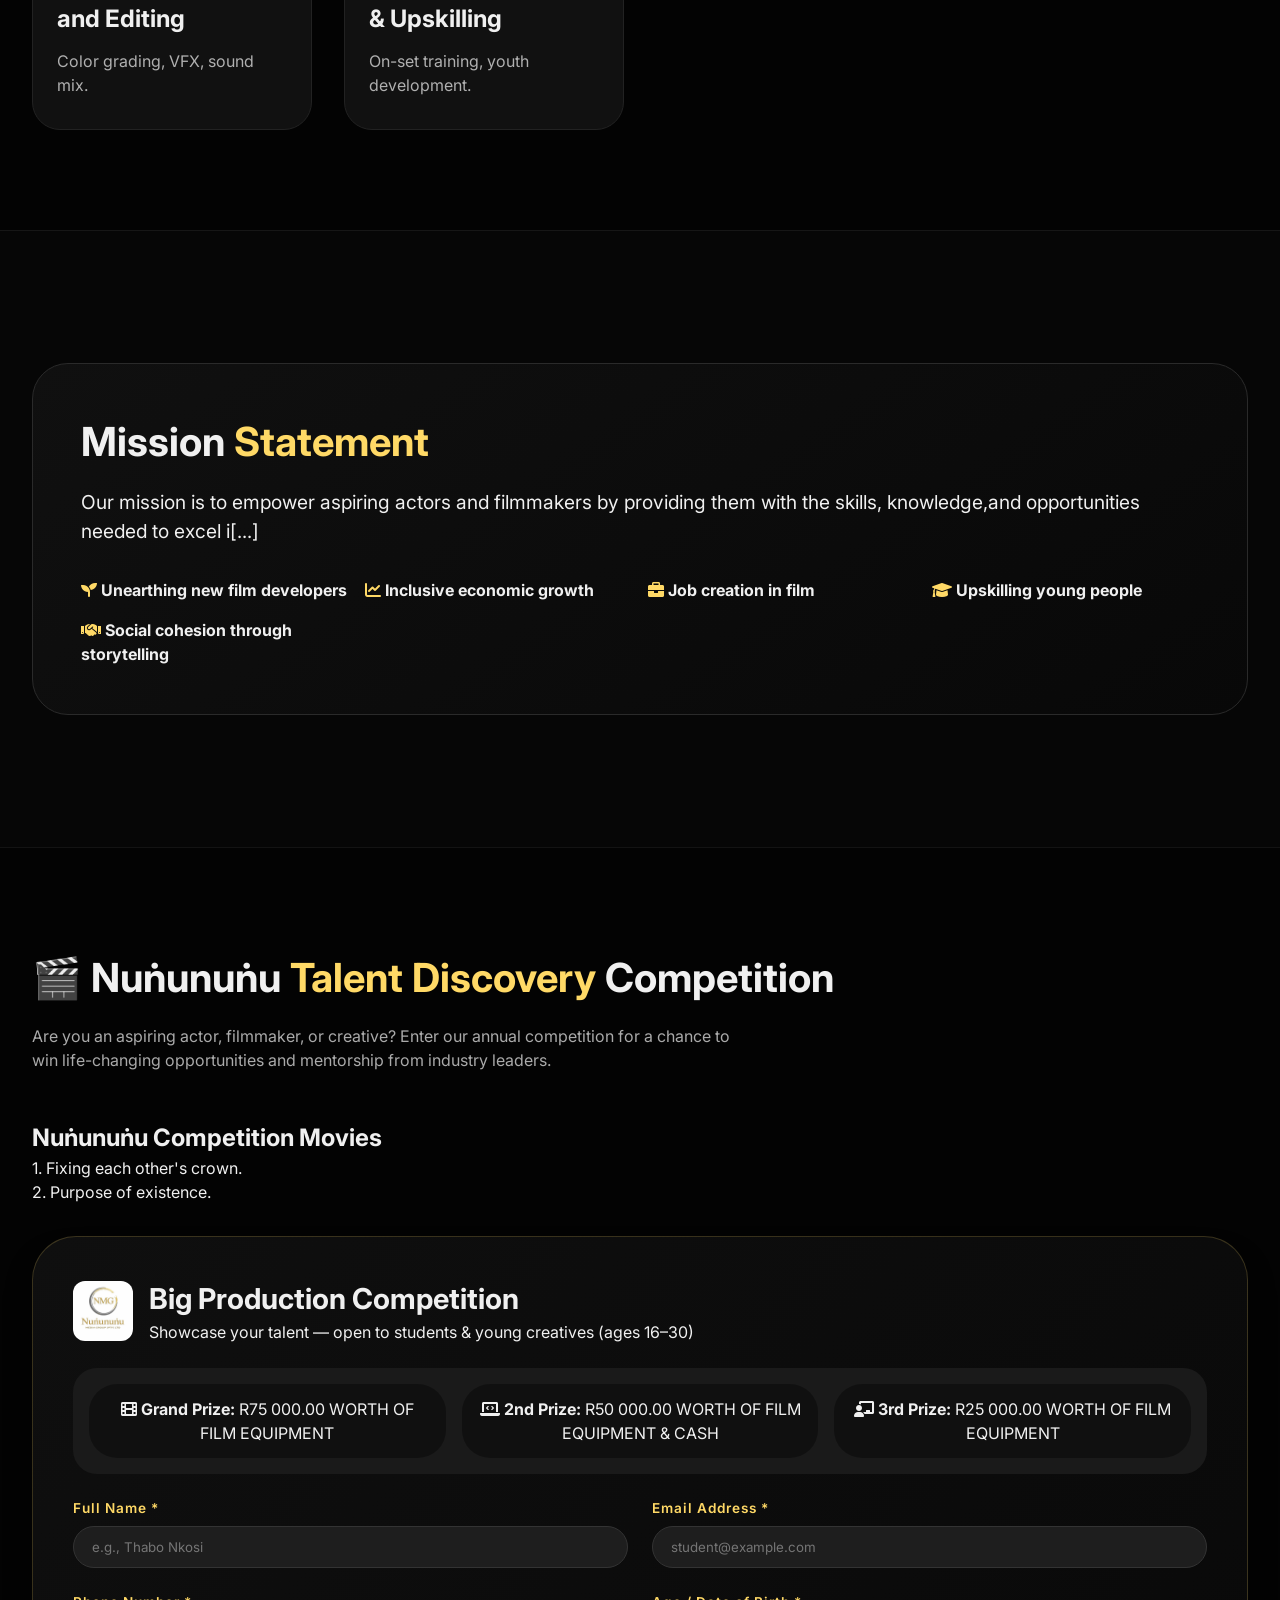
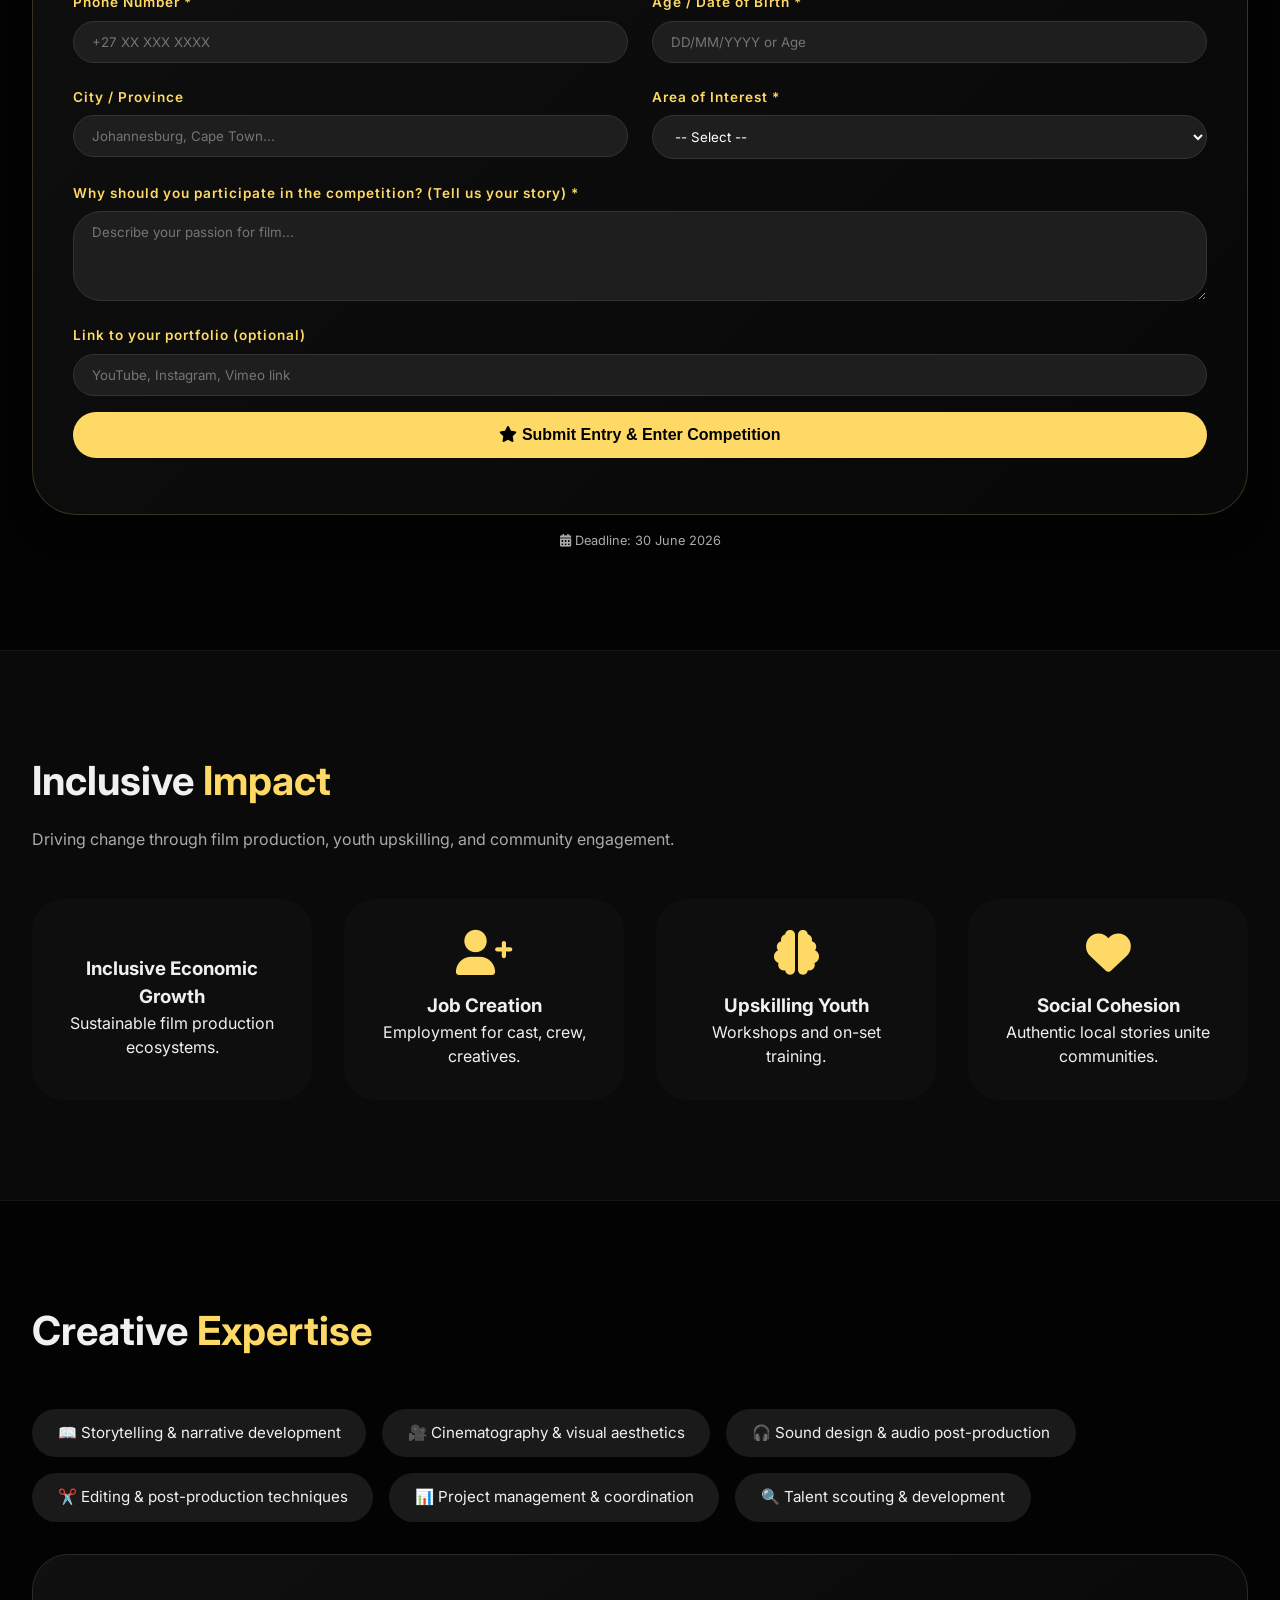
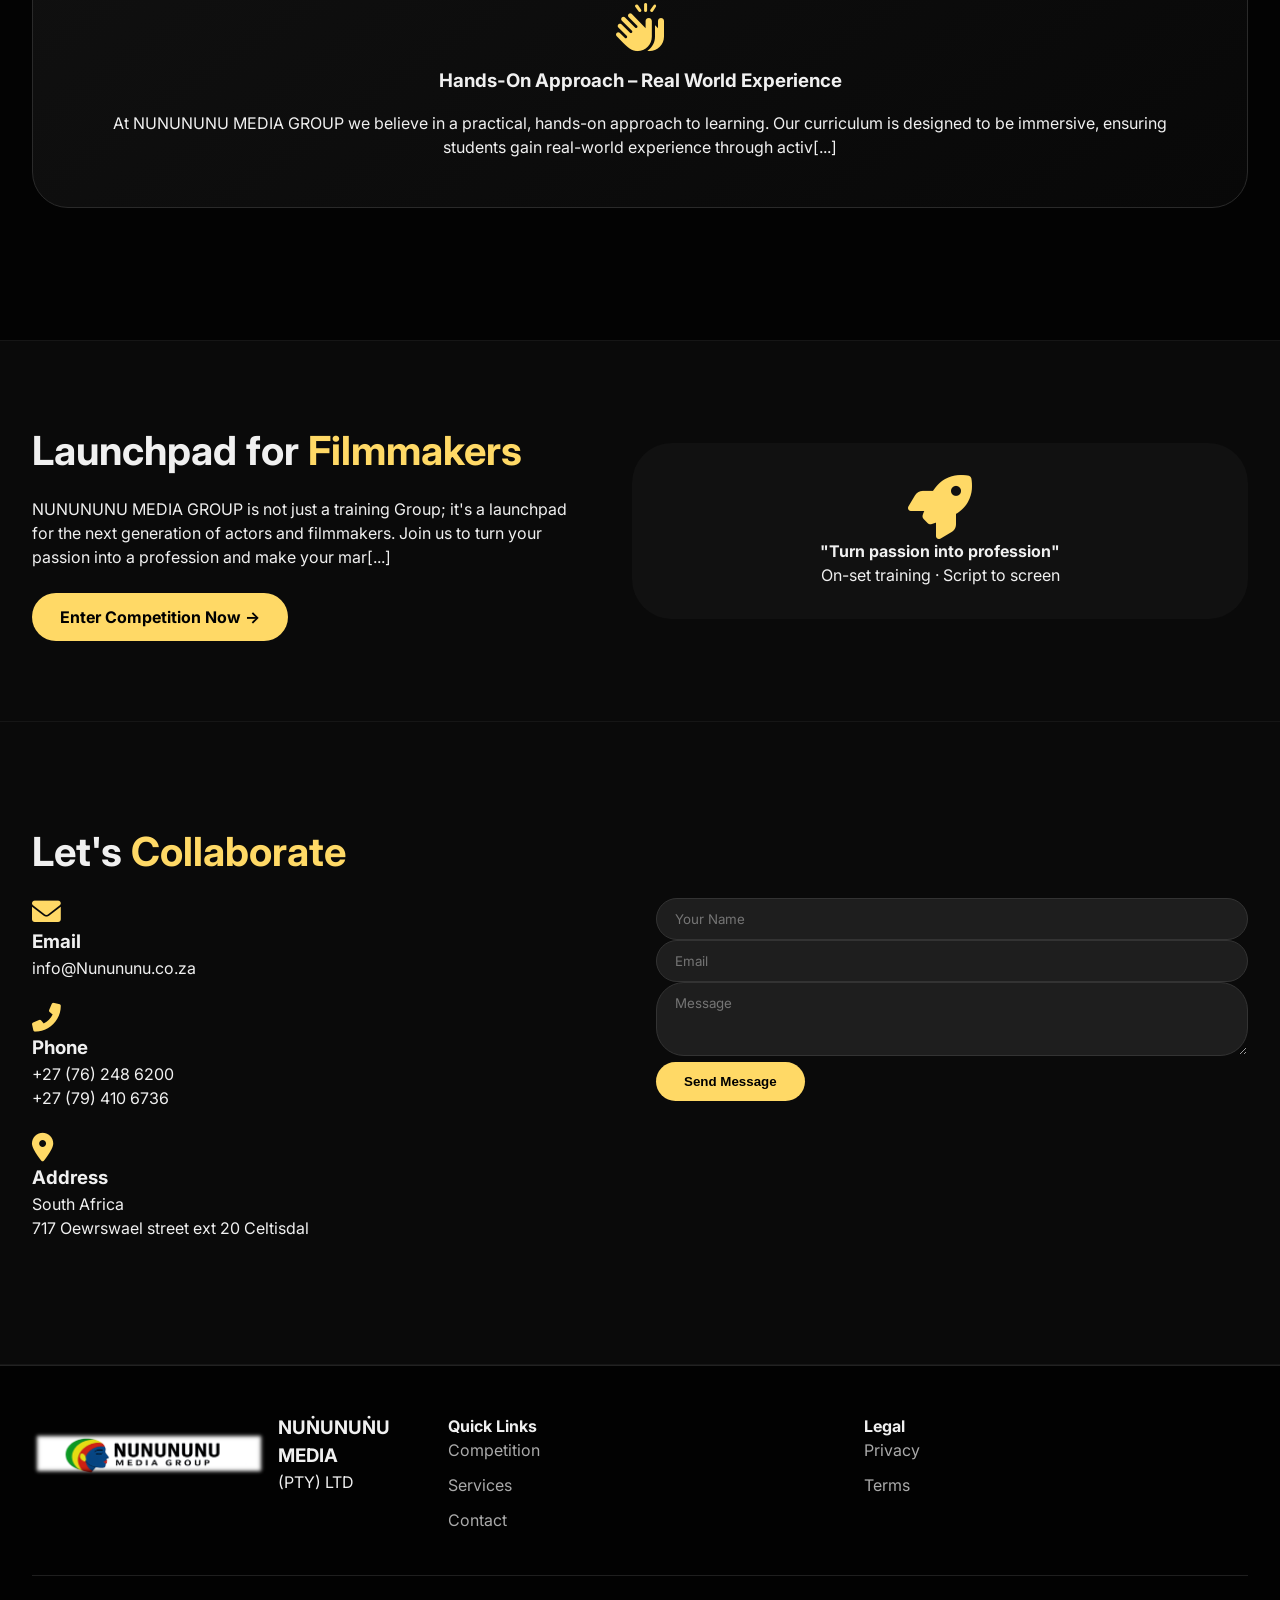
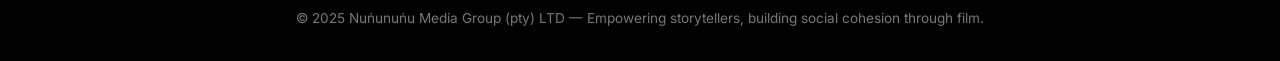
==== commit 8ce1dc9f: "Update index.html" ====
--- a/index.html
+++ b/index.html
@@ -125,9 +125,9 @@
           </div>
         </div>
         <div class="prize-badge">
-          <div class="prize-item"><i class="fas fa-film"></i> <strong>Grand Prize:</strong> The film equipment + Cash worth R100 000.00</div>
-          <div class="prize-item"><i class="fas fa-laptop-code"></i> <strong>2nd Prize:</strong> Film production equipment + Cash worth R75 000.00</div>
-          <div class="prize-item"><i class="fas fa-chalkboard-user"></i> <strong>3rd Prize:</strong> Film production equipment + Cash worth R50 000.00</div>
+          <div class="prize-item"><i class="fas fa-film"></i> <strong>Grand Prize:</strong> R75 000.00 WORTH OF FILM EQUIPMENT</div>
+          <div class="prize-item"><i class="fas fa-laptop-code"></i> <strong>2nd Prize:</strong> R50 000.00 WORTH OF FILM EQUIPMENT & CASH</div>
+          <div class="prize-item"><i class="fas fa-chalkboard-user"></i> <strong>3rd Prize:</strong> R25 000.00 WORTH OF FILM EQUIPMENT</div>
         </div>
         
         <form id="competitionForm" action="https://formspree.io/f/xkoabpow" method="POST">
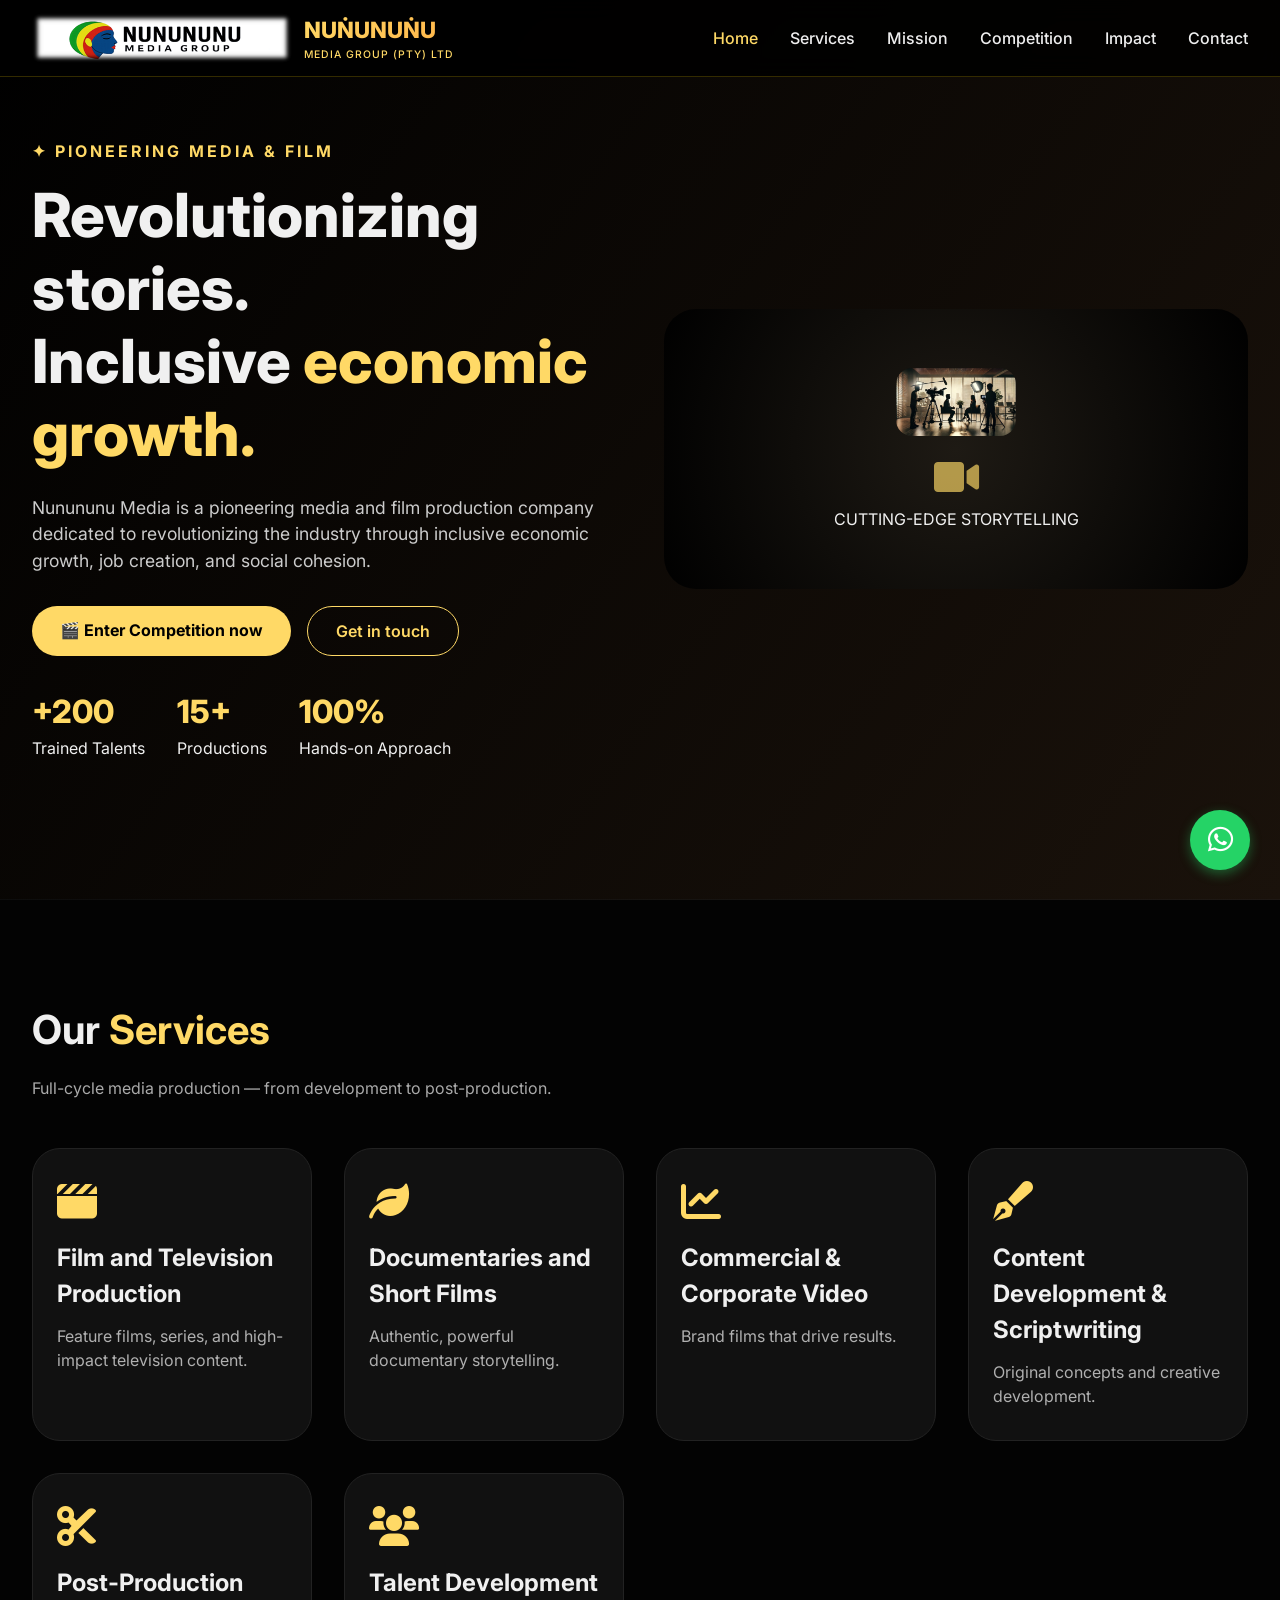
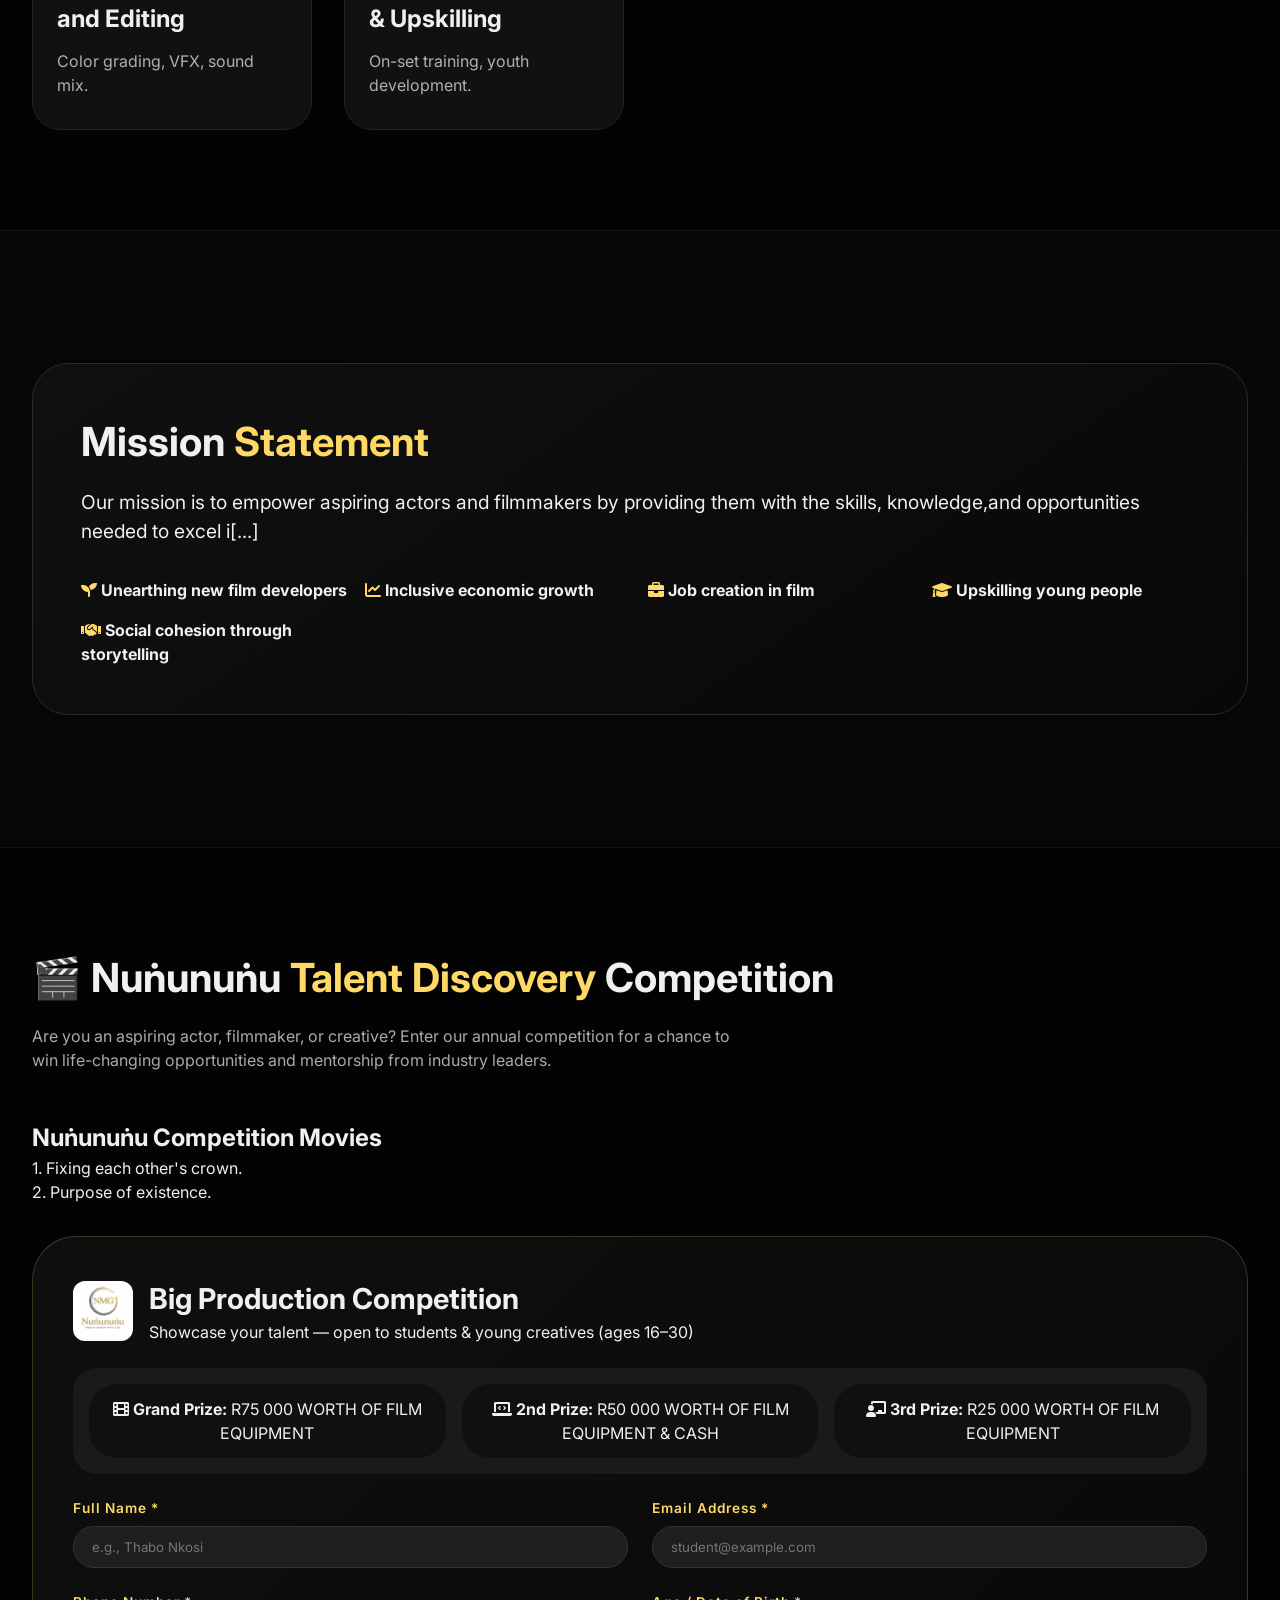
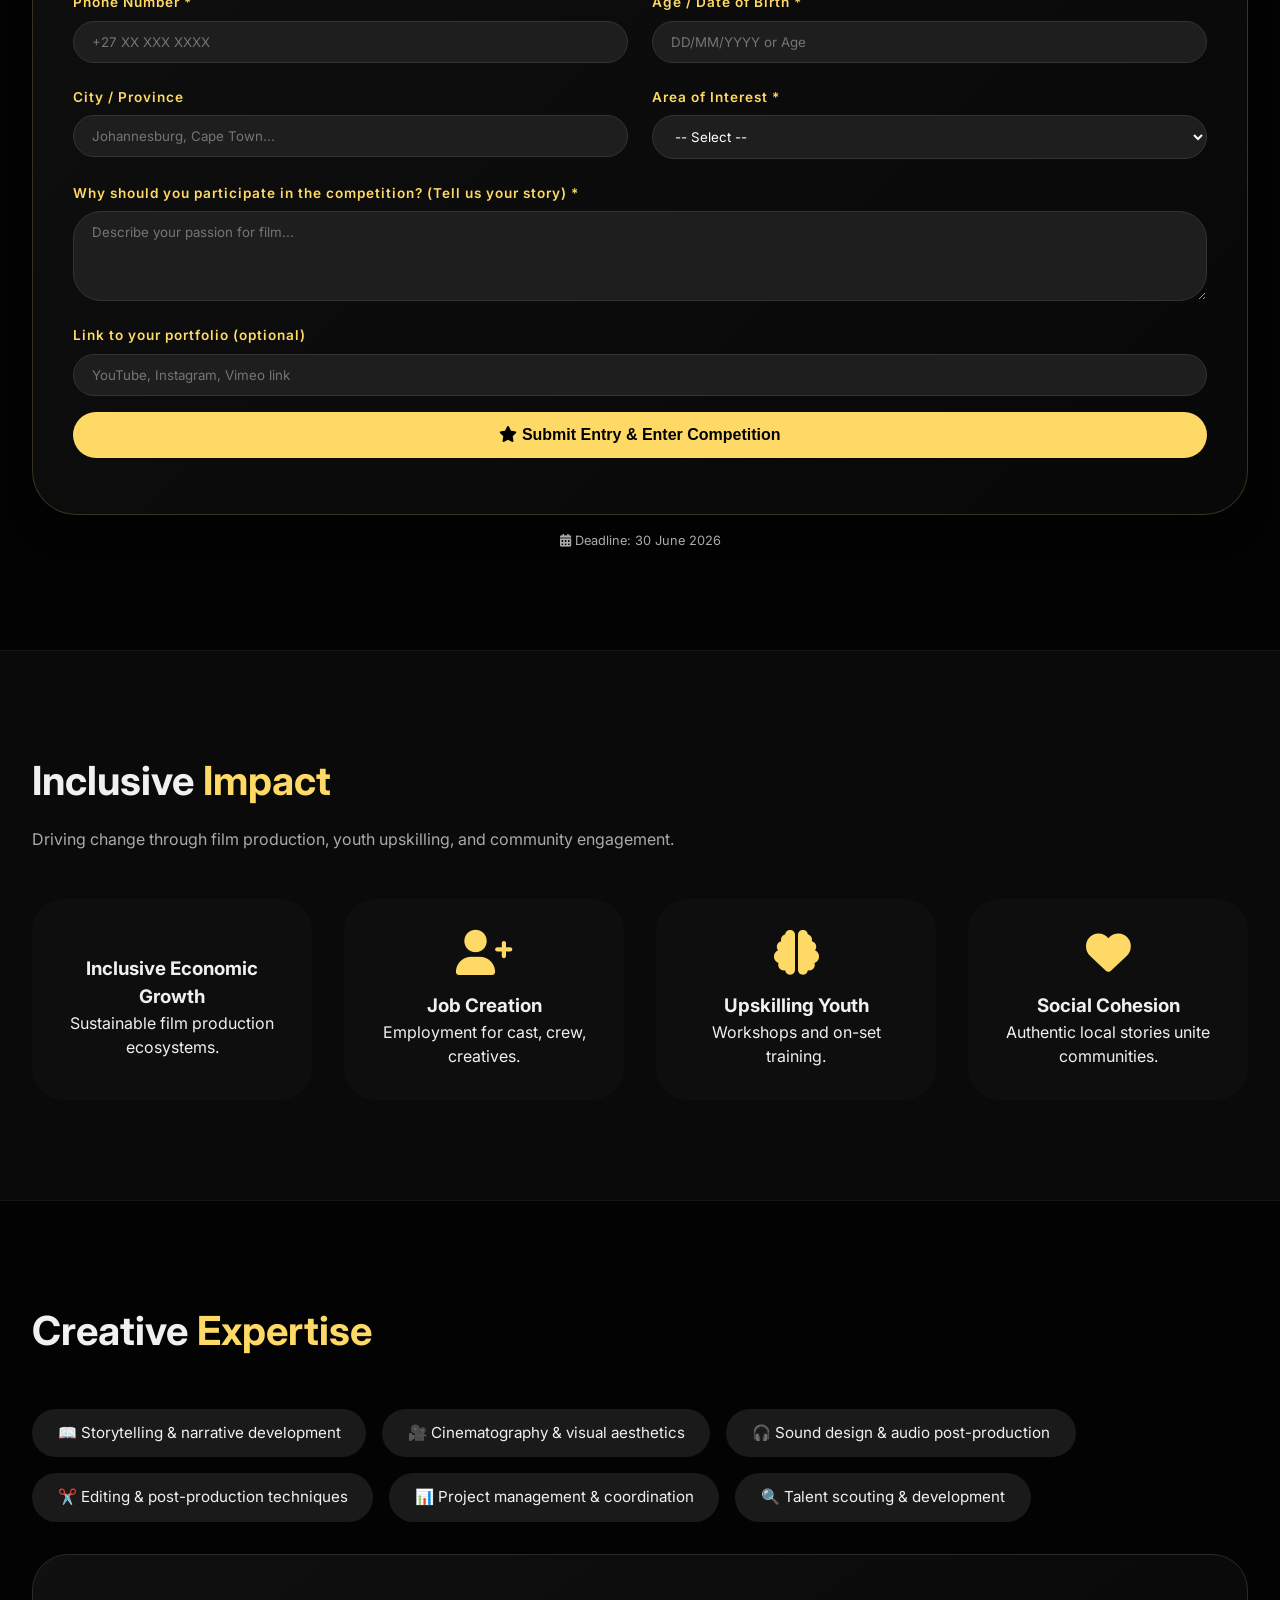
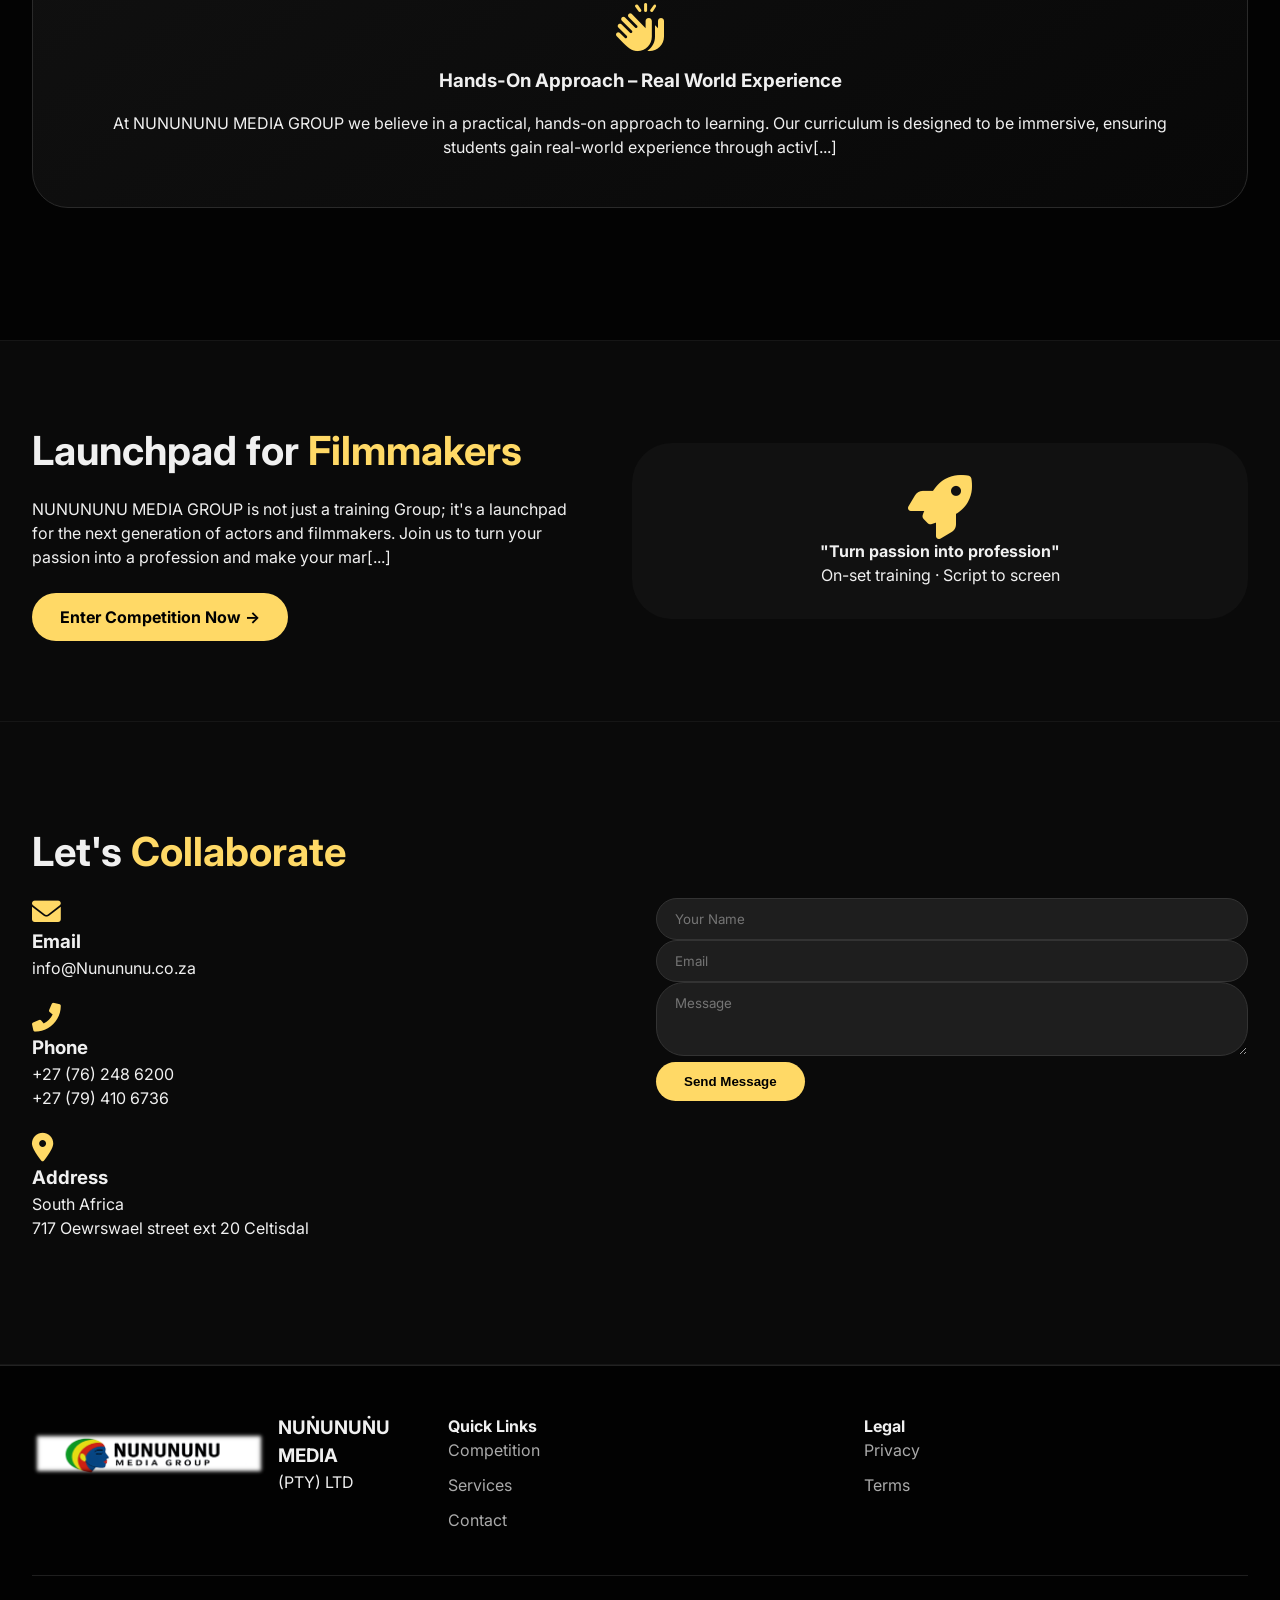
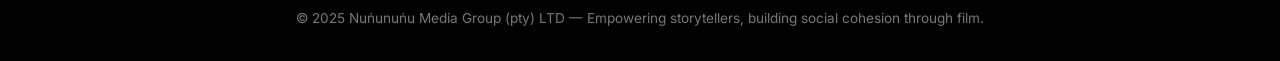
==== commit e26860b0: "Update index.html" ====
--- a/index.html
+++ b/index.html
@@ -125,9 +125,9 @@
           </div>
         </div>
         <div class="prize-badge">
-          <div class="prize-item"><i class="fas fa-film"></i> <strong>Grand Prize:</strong> R75 000.00 WORTH OF FILM EQUIPMENT</div>
-          <div class="prize-item"><i class="fas fa-laptop-code"></i> <strong>2nd Prize:</strong> R50 000.00 WORTH OF FILM EQUIPMENT & CASH</div>
-          <div class="prize-item"><i class="fas fa-chalkboard-user"></i> <strong>3rd Prize:</strong> R25 000.00 WORTH OF FILM EQUIPMENT</div>
+          <div class="prize-item"><i class="fas fa-film"></i> <strong>Grand Prize:</strong> R75 000 WORTH OF FILM EQUIPMENT</div>
+          <div class="prize-item"><i class="fas fa-laptop-code"></i> <strong>2nd Prize:</strong> R50 000 WORTH OF FILM EQUIPMENT & CASH</div>
+          <div class="prize-item"><i class="fas fa-chalkboard-user"></i> <strong>3rd Prize:</strong> R25 000 WORTH OF FILM EQUIPMENT</div>
         </div>
         
         <form id="competitionForm" action="https://formspree.io/f/xkoabpow" method="POST">
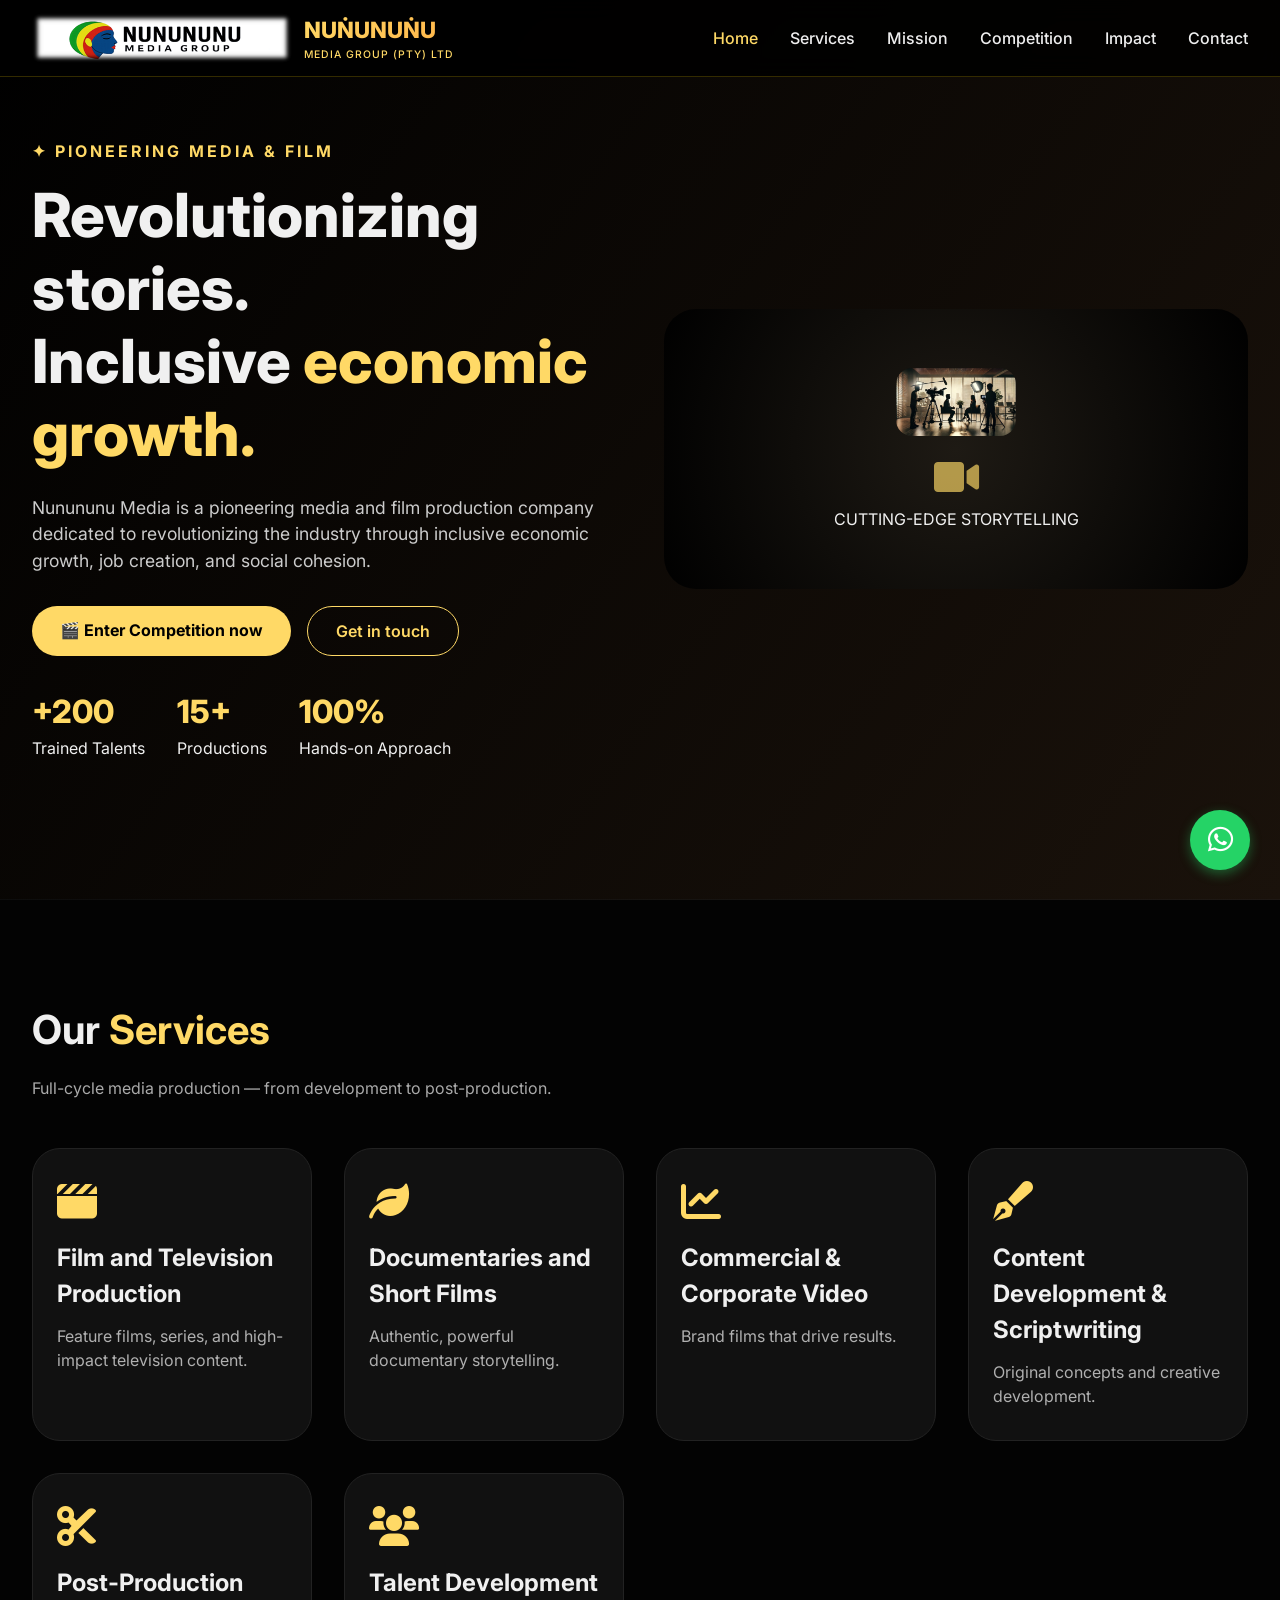
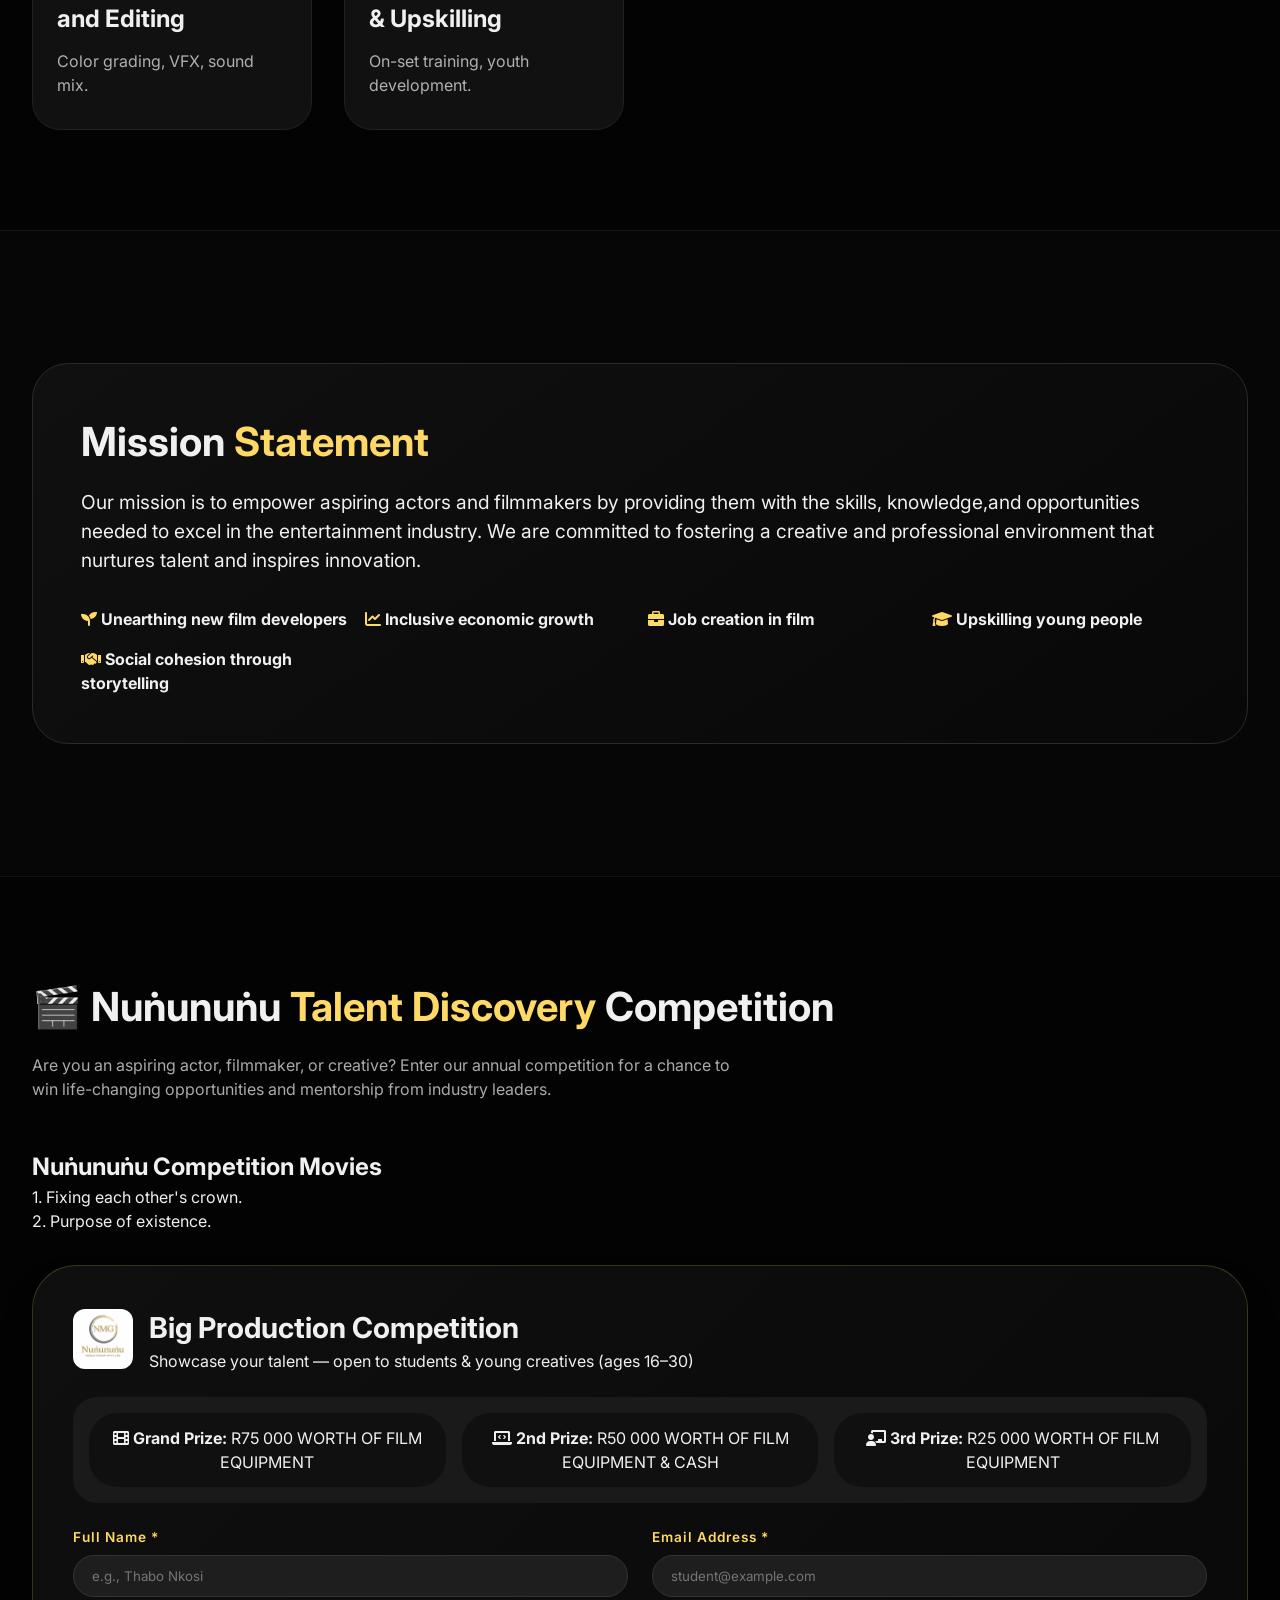
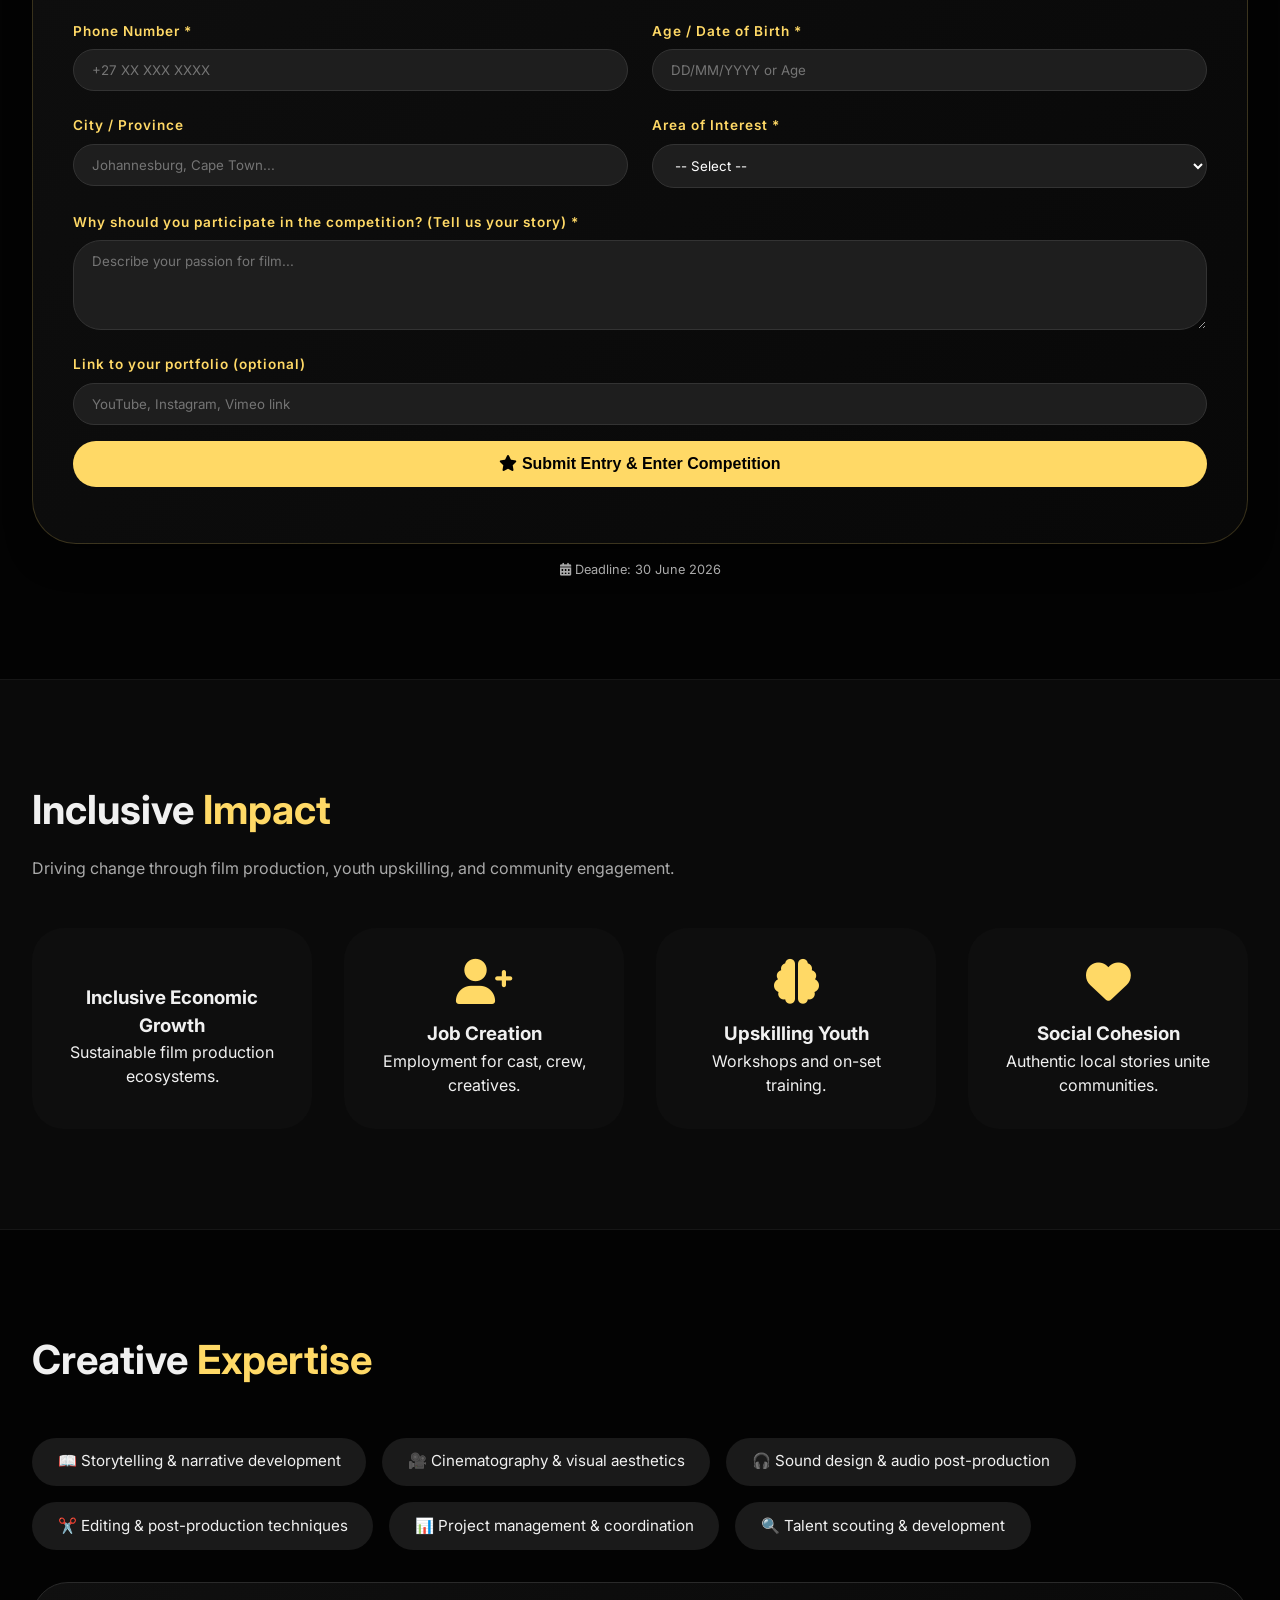
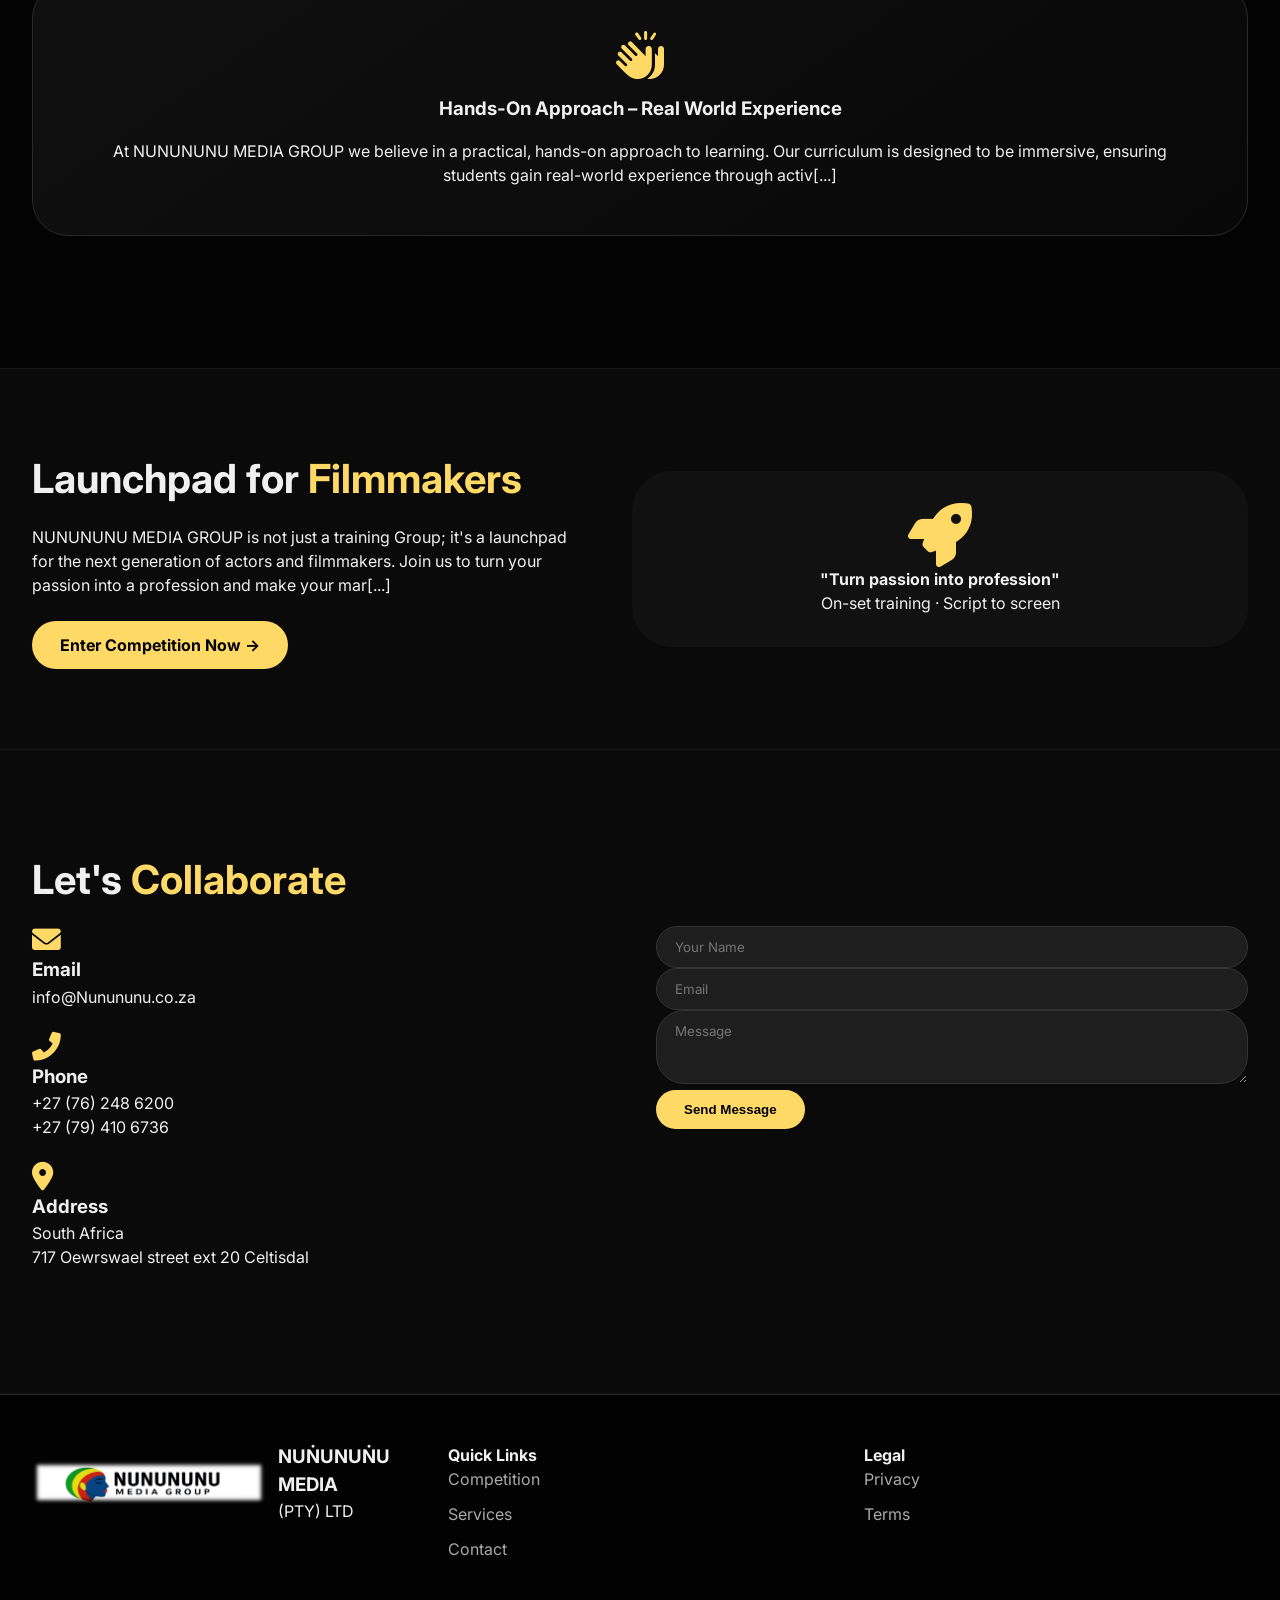
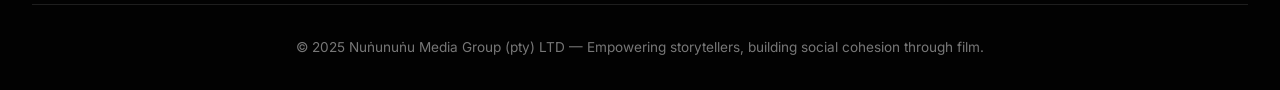
==== commit 5bab6f0a: "Update index.html" ====
--- a/index.html
+++ b/index.html
@@ -96,7 +96,7 @@
     <div class="container">
       <div class="immersive-box">
         <h2 class="section-title" style="margin-top: 0;">Mission <span>Statement</span></h2>
-        <p style="font-size: 1.2rem; margin-bottom: 2rem;">Our mission is to empower aspiring actors and filmmakers by providing them with the skills, knowledge,and opportunities needed to excel i[...]
+        <p style="font-size: 1.2rem; margin-bottom: 2rem;">Our mission is to empower aspiring actors and filmmakers by providing them with the skills, knowledge,and opportunities needed to excel in the entertainment industry. We are committed to fostering a creative and professional environment that nurtures talent and inspires innovation.
         <div class="mission-grid">
           <div><i class="fas fa-seedling accent-text"></i> <strong>Unearthing new film developers</strong></div>
           <div><i class="fas fa-chart-line accent-text"></i> <strong>Inclusive economic growth</strong></div>
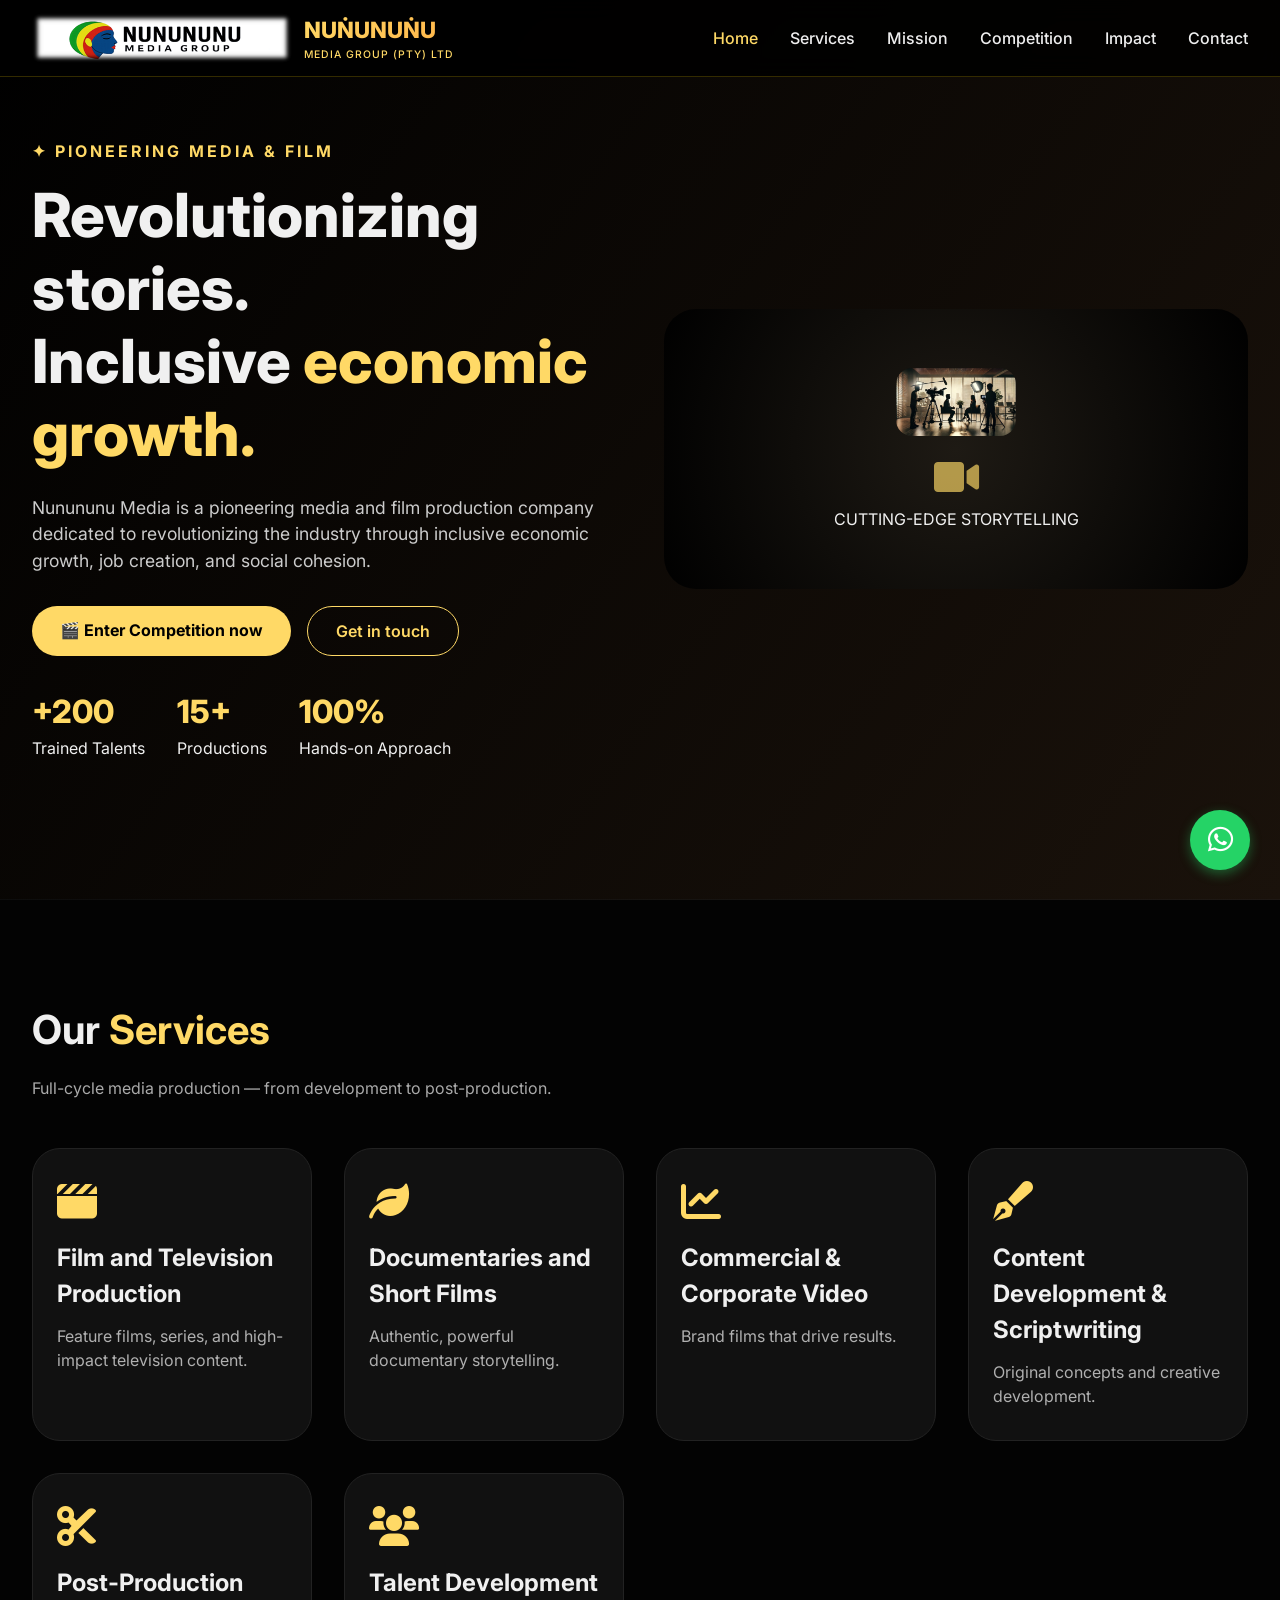
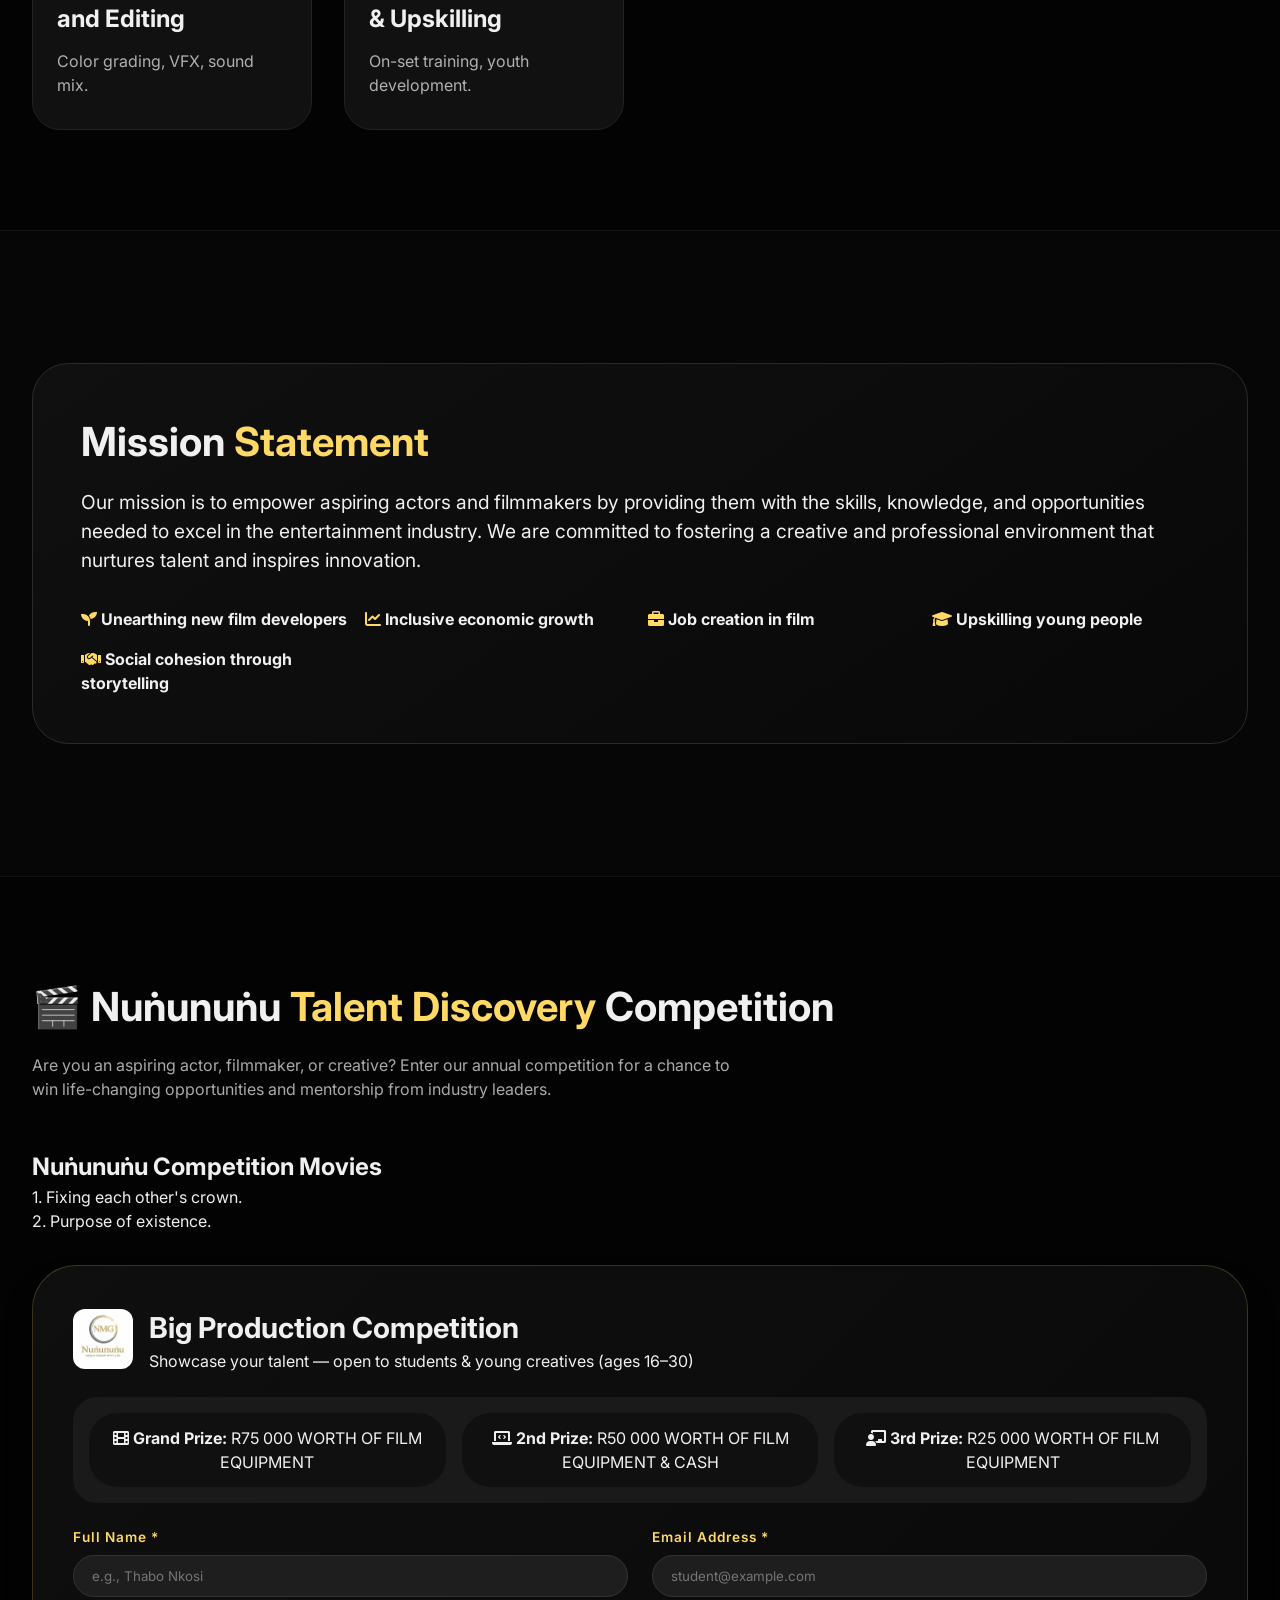
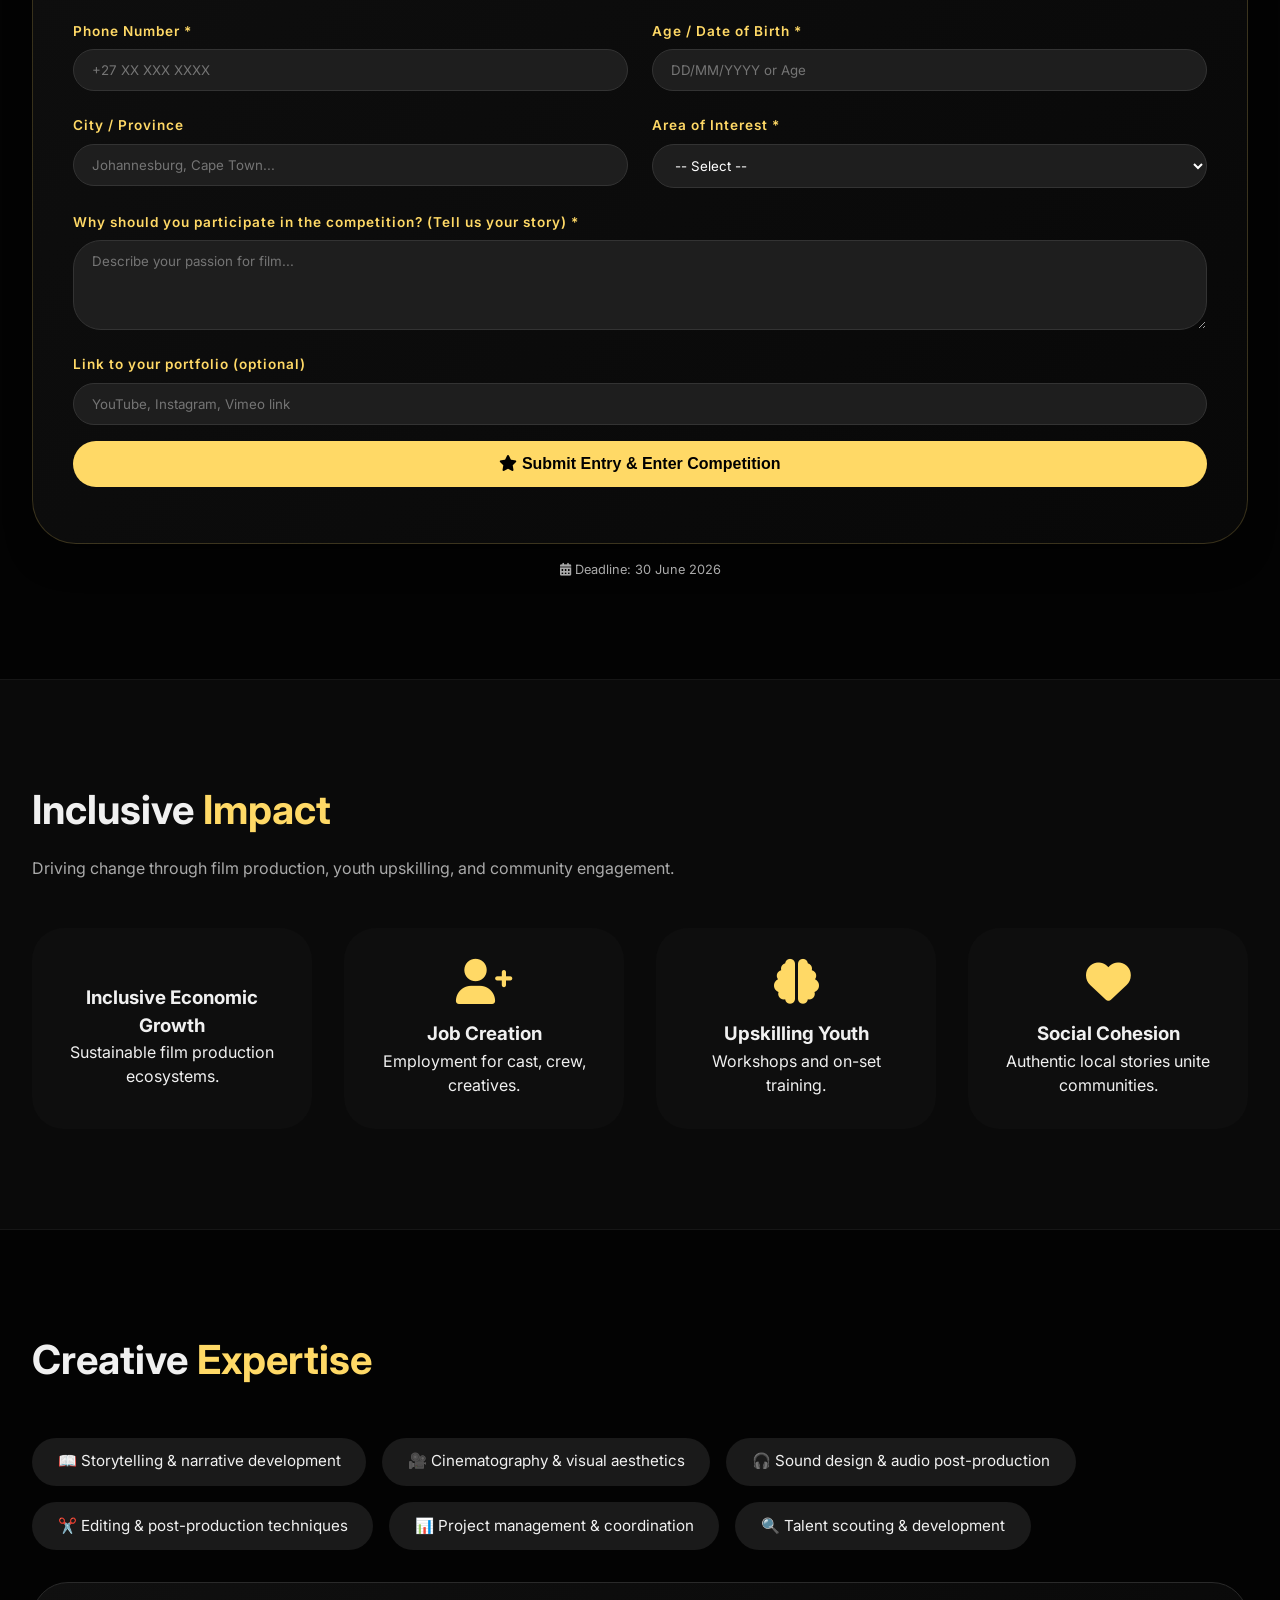
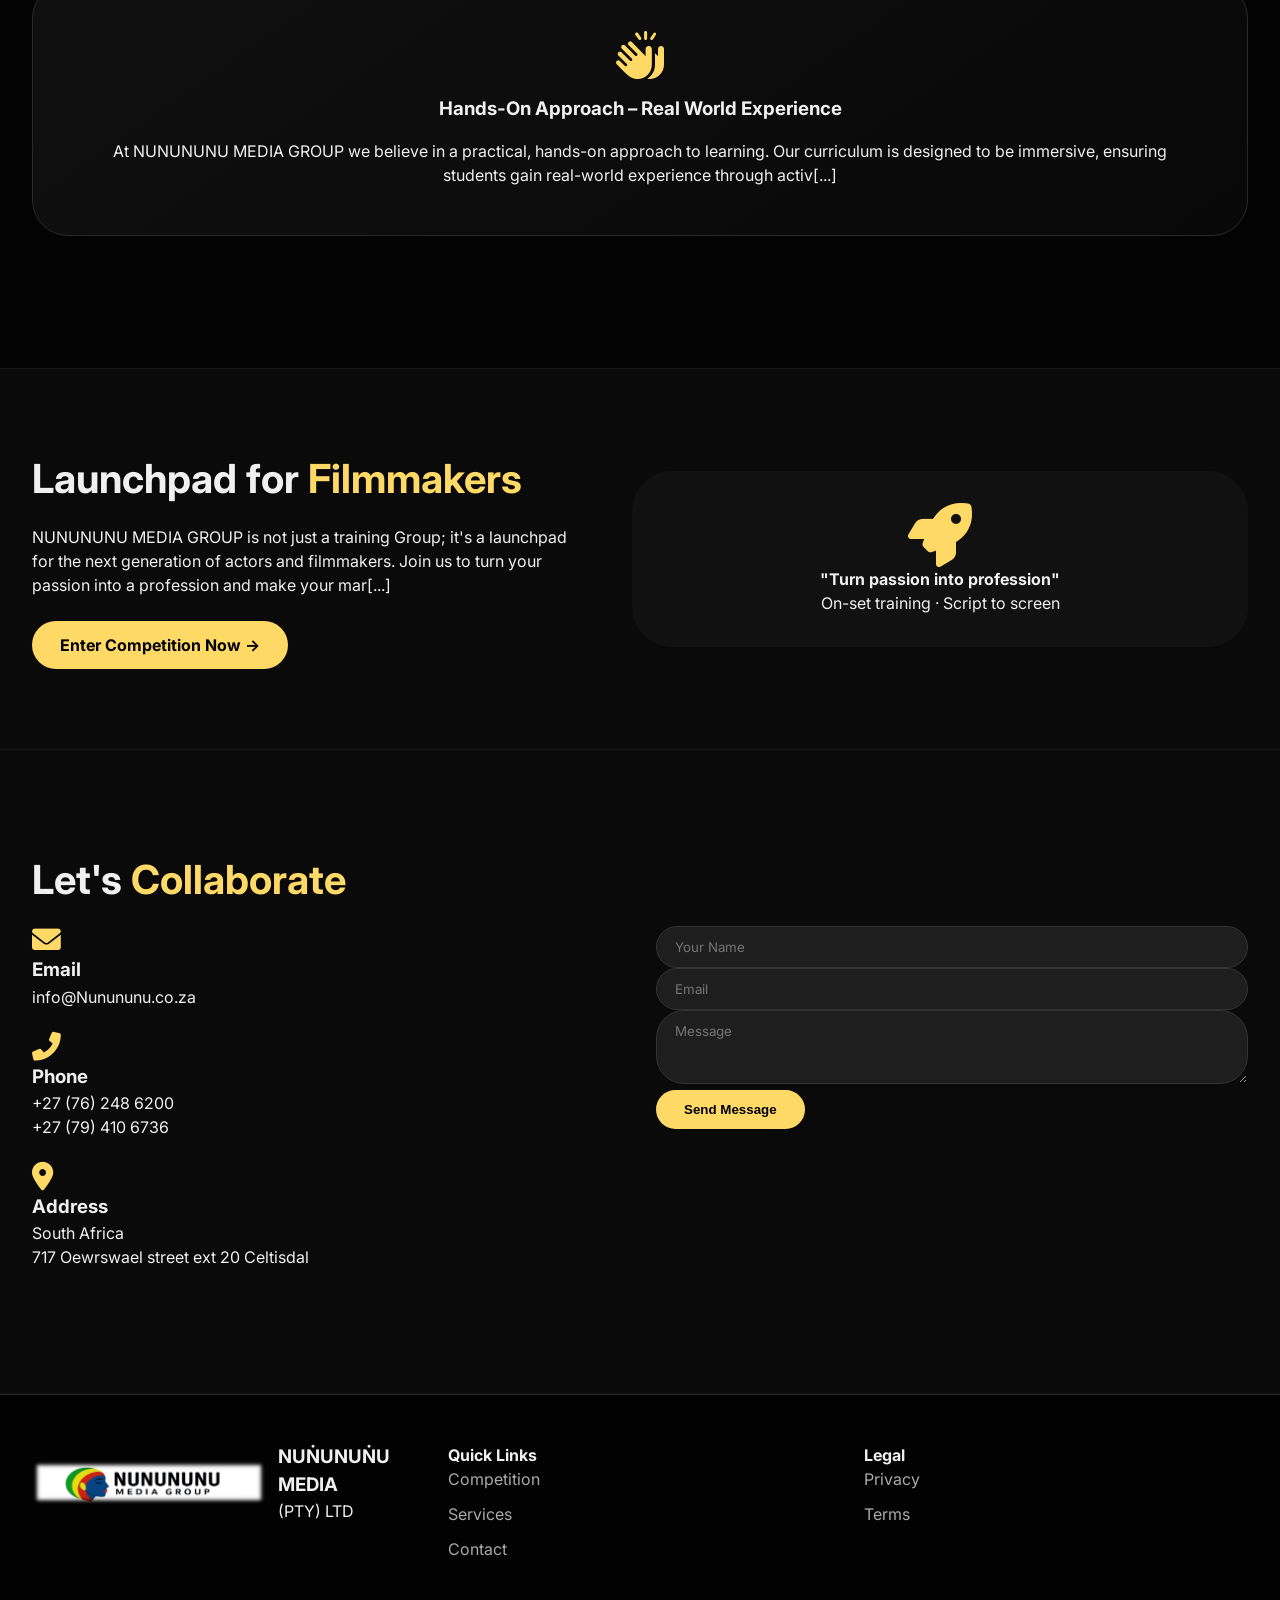
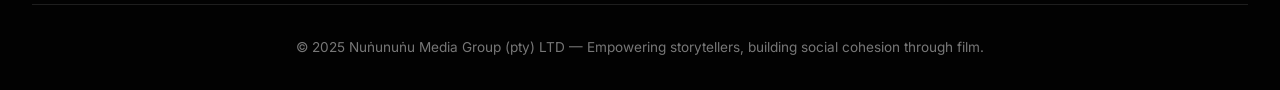
==== commit 284bd13c: "Update index.html" ====
--- a/index.html
+++ b/index.html
@@ -96,7 +96,7 @@
     <div class="container">
       <div class="immersive-box">
         <h2 class="section-title" style="margin-top: 0;">Mission <span>Statement</span></h2>
-        <p style="font-size: 1.2rem; margin-bottom: 2rem;">Our mission is to empower aspiring actors and filmmakers by providing them with the skills, knowledge,and opportunities needed to excel in the entertainment industry. We are committed to fostering a creative and professional environment that nurtures talent and inspires innovation.
+        <p style="font-size: 1.2rem; margin-bottom: 2rem;">Our mission is to empower aspiring actors and filmmakers by providing them with the skills, knowledge, and opportunities needed to excel in the entertainment industry. We are committed to fostering a creative and professional environment that nurtures talent and inspires innovation.
         <div class="mission-grid">
           <div><i class="fas fa-seedling accent-text"></i> <strong>Unearthing new film developers</strong></div>
           <div><i class="fas fa-chart-line accent-text"></i> <strong>Inclusive economic growth</strong></div>
